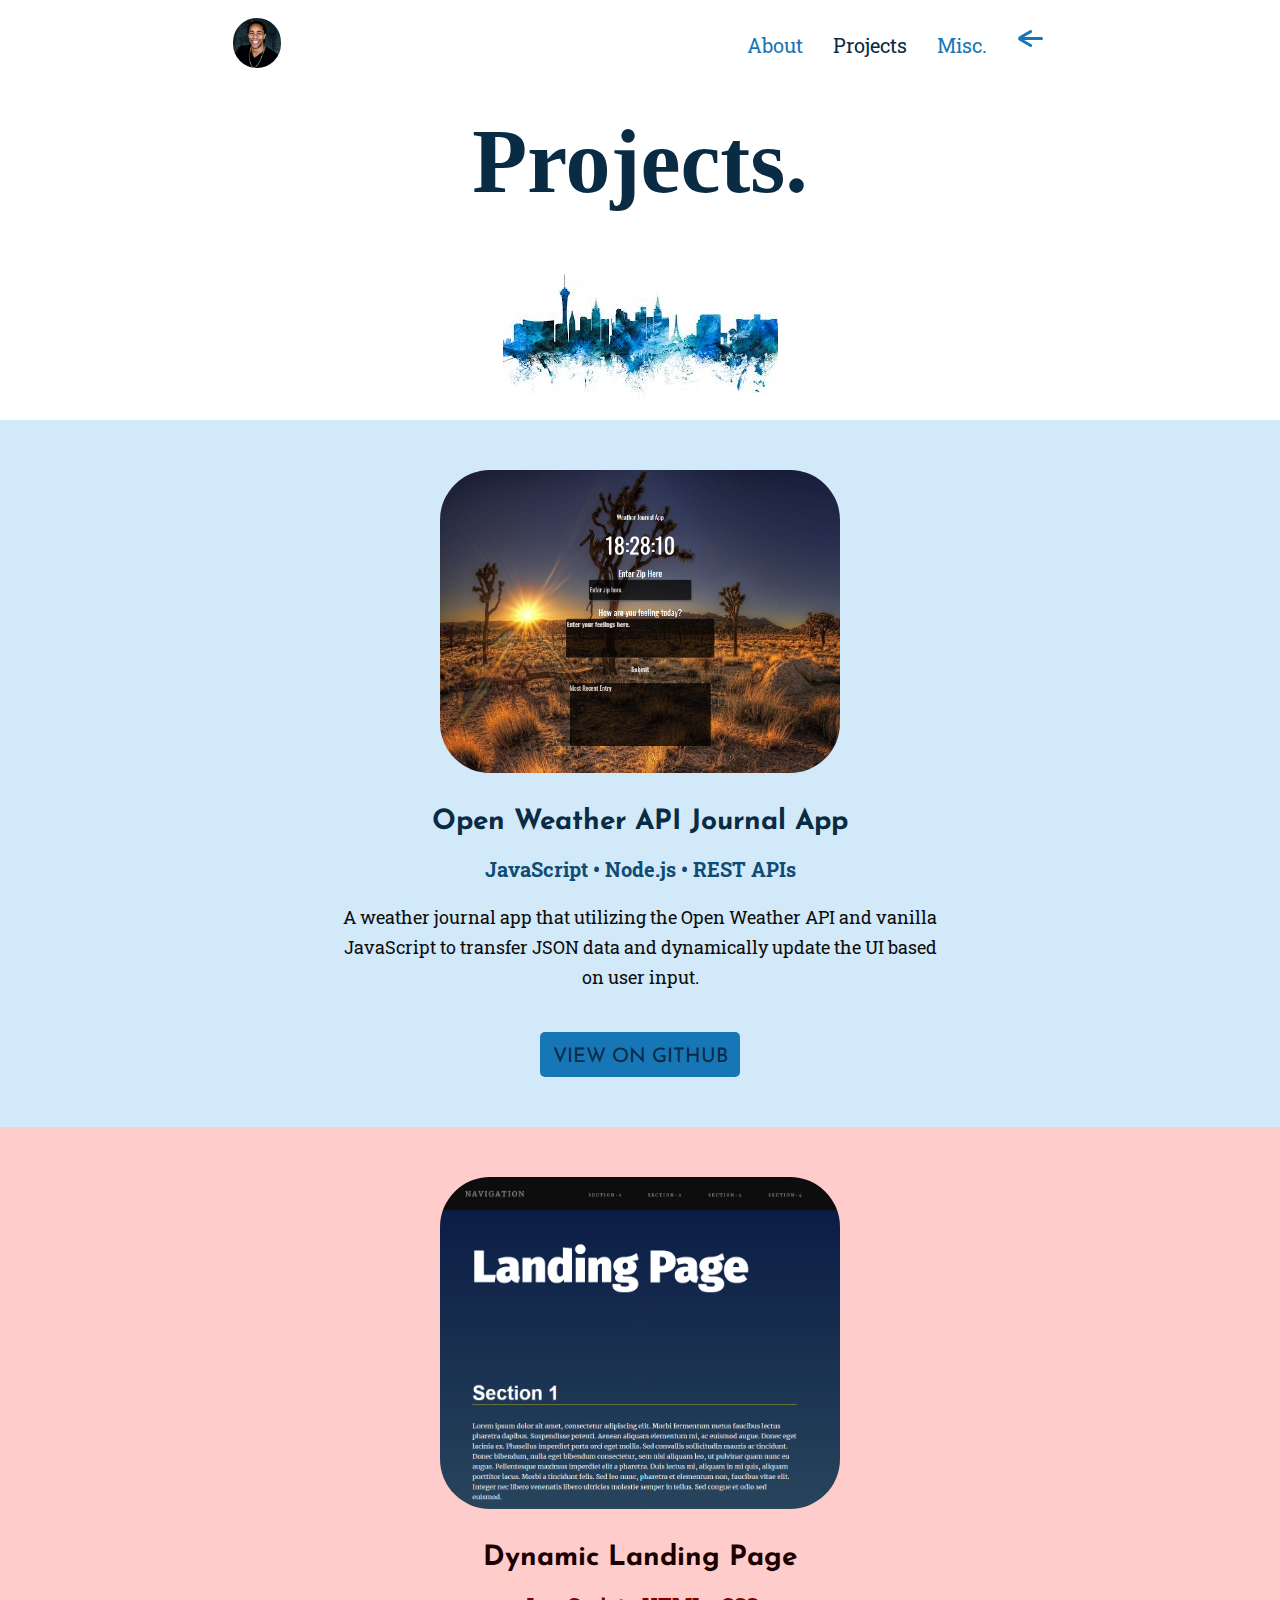
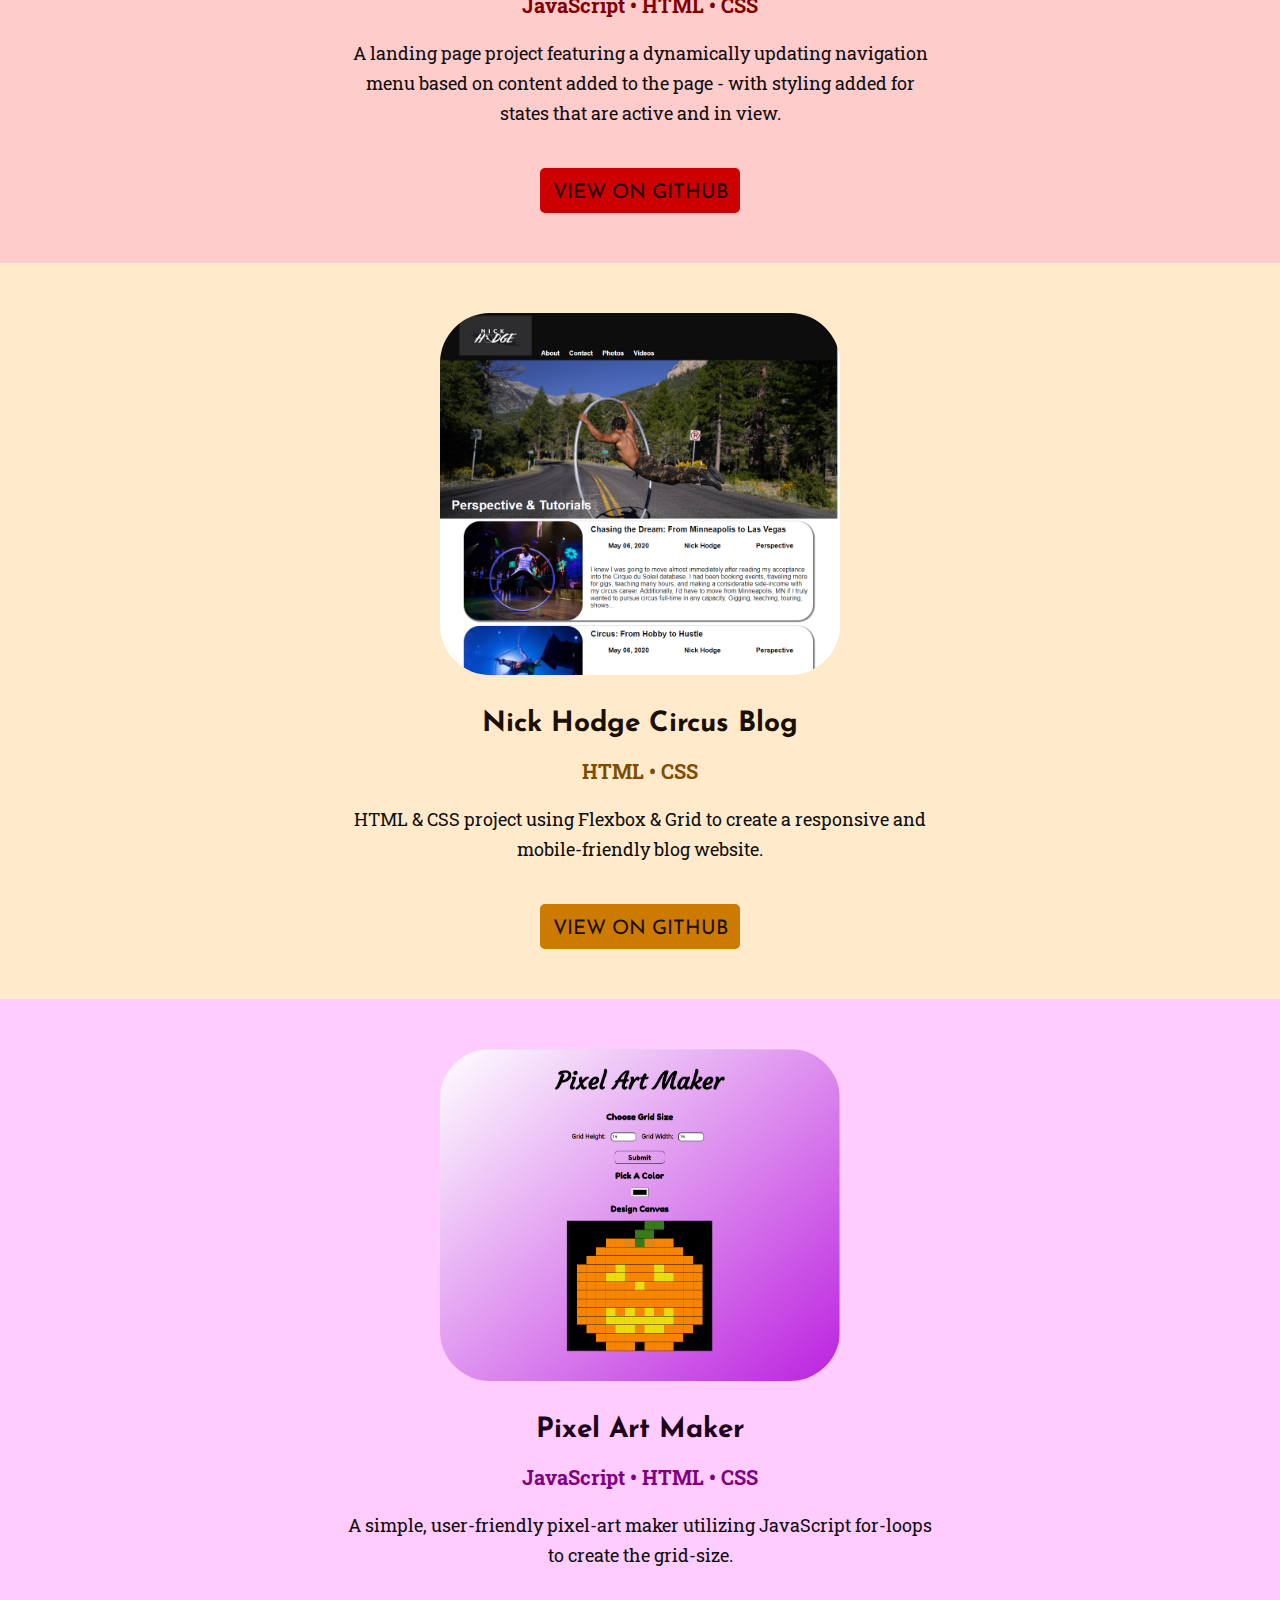
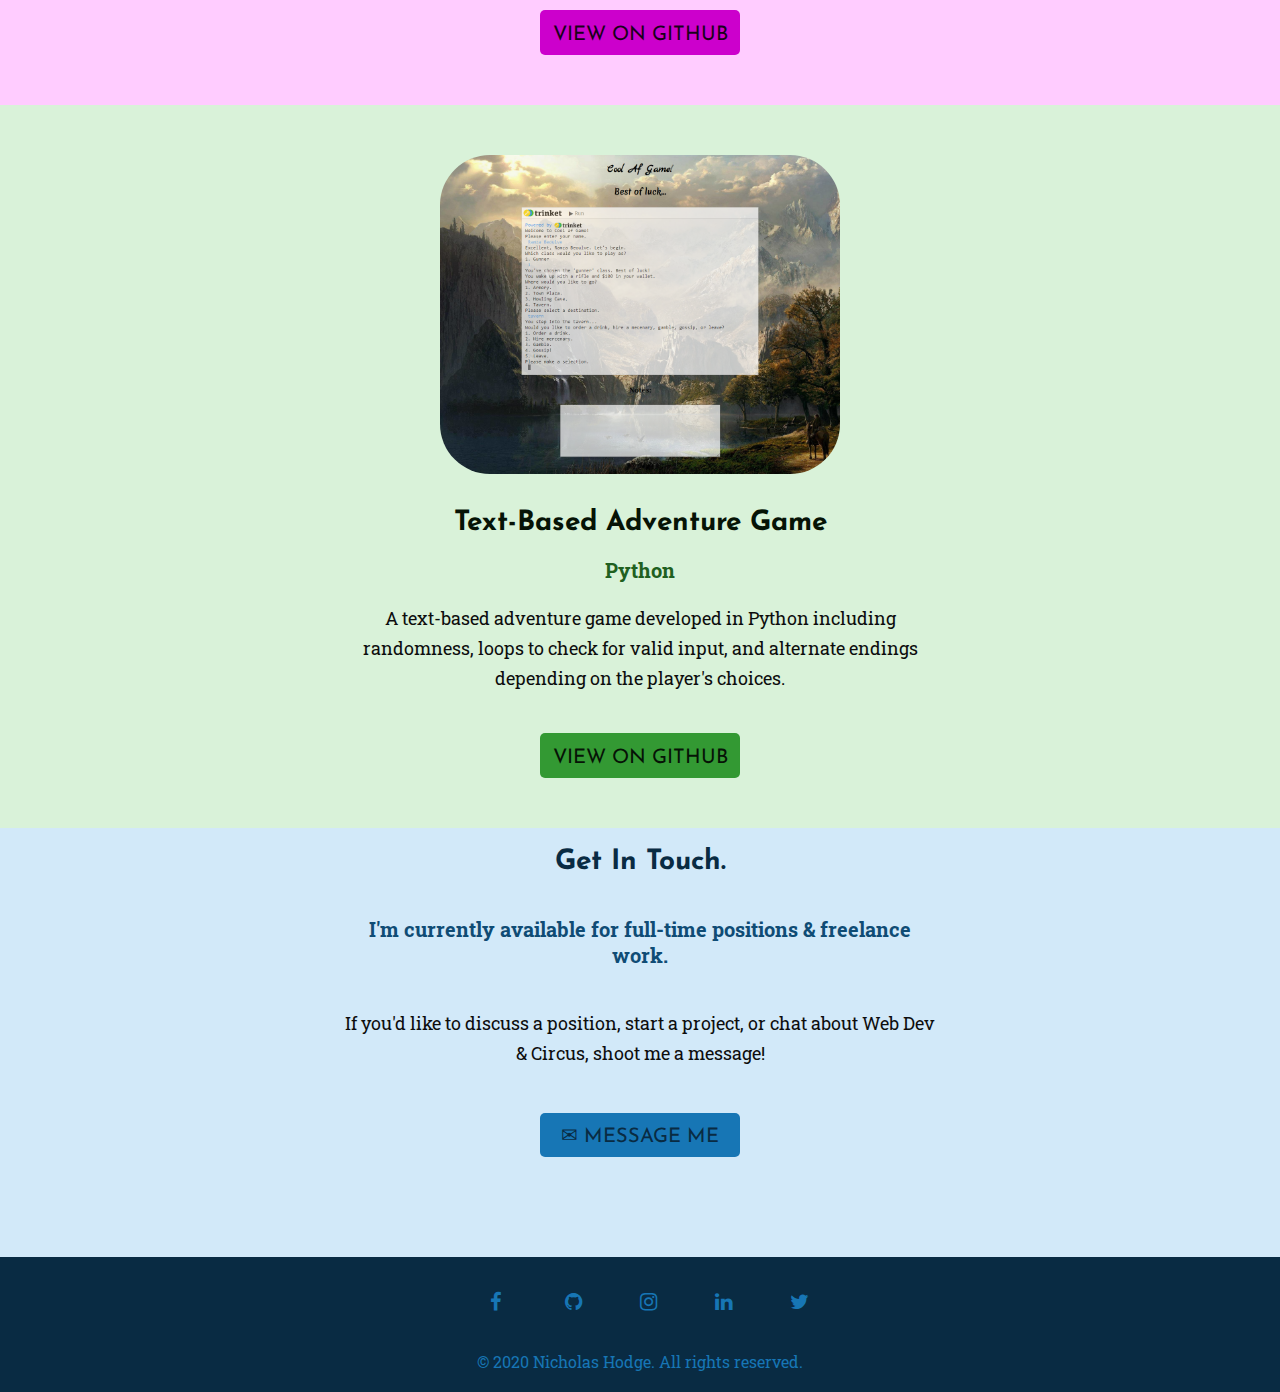
==== projects.html @ 715f8801 "captalized PNG images on projects page" ====
<!DOCTYPE html>
<html>

<head>
	<meta charset="utf-8">
	<title>Nick Hodge</title>
	<!-- General Stylesheet. -->
	<link rel="stylesheet" type="text/css" href="style.css">
	<!-- Favicon. -->
	<link rel="icon" href="favicon.ico">
	<!-- Google Fonts. -->
	<link href="https://fonts.googleapis.com/css2?family=Josefin+Sans&family=Patua+One&family=Roboto+Slab&display=swap" rel="stylesheet">
	<!-- FA Social Media icons. -->
	<link rel="stylesheet" href="https://cdnjs.cloudflare.com/ajax/libs/font-awesome/4.7.0/css/font-awesome.min.css">
</head>

<body>

	<!-- Top container including the nav, main header, and images. -->
	<div class="topContainer">
		
		<!-- The Nav. Includes Home Icon, sctoll-to-top button, nav links, arrow, and project menu.-->
		<nav id="nav" class="nav">
      <!-- Home Icon -->
      <div id="homeIcon" class="homeIcon">
				<a href="index.html"><img class="homeImage" src="headshot_cropped.jpg" alt="headshot_cropped.jpg"></a>
        <!-- Scroll To Top Button -->
        <div id="scrollTop" class="scrollTop">
          <div class="up1"></div>
          <div class="up2"></div> 
          <div class="up3"></div> 
        </div>
			</div>
      <!-- Navigatino Links -->
			<div class="navLinks">
				<ul class="navList">
					<li><a id="about" class="navLinks" href="index.html">About</a></li>
					<li><a id="projects" class="navLinks activePage" href="projects.html">Projects</a></li>
					<li><a id="misc" class="navLinks" href="misc.html">Misc.</a></li>
          <li>
            <!-- Arrow for Project List -->
            <div class="arrow">
              <div class="line line1"></div>
              <div class="line line2"></div>
              <div class="line line3"></div>
            </div>
          </li>
          <li>
            <!-- Project List -->
            <div class="projectContainer">
              <div class="projectLinks">
                <ul class="projectList projectListLinks">
                  <li><a id="link1" class="projectLink" href="">Open Weather API</a></li>
                  <li><a id="link2" class="projectLink" href="">Dynamic Landing Page</a></li>
                  <li><a id="link3" class="projectLink" href="">NHC Blog</a></li>
                  <li><a id="link4" class="projectLink" href="">Pixel Art Maker</a></li>
                  <li><a id="link5" class="projectLink" href="">Adventure Game</a></li>
                </ul>
              </div>
            </div>
          </li>
				</ul>
			</div>
		</nav>

		<!-- Main Title. -->
		<h1>
			Projects.
		</h1>
		
		<!-- The top image (or images). -->
		<!-- <img class="topImage" src="..\images\thinker_cropped2.jpg" alt="thinker_cropped.jpg"> -->
		<img class="skylineImg" src="lv_skyline3.jpg">
	</div>
  
  <!-- Weather Journal App. -->
  <div id="open_weather_api" class="projectBox weatherJournalApp">
      <img class="projectImage" src="weatherJournalApp.PNG" alt="weatherJournalApp.png">
      <div class="projectText">
        <h2 class="weatherJournalApp_h2">
          Open Weather API Journal App
        </h2>
        <h3 class="weatherJournalApp_h3">
          JavaScript • Node.js • REST APIs
        </h3>
        <p class="weatherJournalApp_p">
          A weather journal app that utilizing the Open Weather API and vanilla JavaScript to transfer JSON data and dynamically update the UI based on user input.
        </p>
      </div>
      <!-- View Button. -->
      <a class="viewButton weatherJournalAppButton" href="">VIEW ON GITHUB</a>
  </div>

  <!-- Landing Page. -->
  <div id="dynamic_landing_page" class="projectBox landingPage">
      <img class="projectImage" src="dynamicLandingPage.PNG" alt="dynamicLandingPage.png">
      <div class="projectText">
      <h2 class="landingPage_h2">
        Dynamic Landing Page
      </h2>
      <h3 class="landingPage_h3">
        JavaScript • HTML • CSS
      </h3>
      <p class="landingPage_p">
        A landing page project featuring a dynamically updating navigation menu based on content added to the page - with styling added for states that are active and in view.
      </p>
      </div>
      <!-- View Button. -->
      <a class="viewButton landingPageButton" href="https://magic-hodge.github.io/Udacity_Landing_Page/">VIEW ON GITHUB</a>
  </div>

  <!-- NHC Blog. -->
  <div id="nhc_blog" class="projectBox NHCBlog">
      <img class="projectImage" src="NHCBlog.PNG" alt="NHCBlog.png">
      <div class="projectText">
      <h2 class="NHCBlog_h2">
        Nick Hodge Circus Blog
      </h2>
      <h3 class="NHCBlog_h3">
        HTML • CSS
      </h3>
      <p class="NHCBlog_p">
        HTML & CSS project using Flexbox & Grid to create a responsive and mobile-friendly blog website.
      </p>
      </div>
      <!-- View Button. -->
      <a class="viewButton NHCBlogButton" href="https://magic-hodge.github.io/NHC_Blog/">VIEW ON GITHUB</a>
  </div>

  <!-- Pixel Art. -->
  <div id="pixel_art_maker" class="projectBox pixelArt">
      <img class="projectImage" src="pixelArtMaker.PNG" alt="pixelArtMaker.png">
      <div class="projectText">
      <h2 class="pixelArt_h2">
        Pixel Art Maker
      </h2>
      <h3 class="pixelArt_h3">
        JavaScript • HTML • CSS
      </h3>
      <p class="pixelArt_p">
        A simple, user-friendly pixel-art maker utilizing JavaScript for-loops to create the grid-size.
      </p>
      </div>
      <!-- View Button. -->
      <a class="viewButton pixelArtButton" href="https://magic-hodge.github.io/PixelArt/">VIEW ON GITHUB</a>
  </div>

  <!-- Adventure Game. -->
  <div id="adventure_game" class="projectBox adventureGame">
      <img class="projectImage" src="adventureGame.PNG" alt="adventureGame.png">
      <div class="projectText">
      <h2 class="adventureGame_h2">
        Text-Based Adventure Game
      </h2>
      <h3 class="adventureGame_h3">
        Python
      </h3>
      <p class="adventureGame_p">
        A text-based adventure game developed in Python including randomness, loops to check for valid input, and alternate endings depending on the player's choices.
      </p>
      </div>
      <!-- View Button. -->
      <a class="viewButton adventureGameButton" href="https://magic-hodge.github.io/Adventure_Game/">VIEW ON GITHUB</a>
  </div>

	<!-- Middle container with profile, skills, and contact. -->
  <div class="middleContainer">
  		
      <!-- Contact section. -->
      <div class="contactMe">

      <h2>
    	   Get In Touch.
      </h2>
      <h3>
    	   I'm currently available for full-time positions & freelance work.
      </h3>
      <p>
    	   If you'd like to discuss a position, start a project, or chat about Web Dev & Circus, shoot me a message!
      </p>

	    <!-- Contact button. -->
      <a class="contactButton" href="mailto:nick.m.hodge@gmail.com">✉ MESSAGE ME</a>
      </div>
  </div>

</body>

<!-- Footer & copyright. -->
<footer class="footer">
	<!-- Social media & website links. -->
    <div class="footerLinks">	
    	<a href="https://www.facebook.com/nick.hodge.9" class="fa fa-facebook"></a>
		  <a href="https://github.com/magic-hodge" class="fa fa-github"></a>
		  <a href="https://www.instagram.com/magic.hodge" class="fa fa-instagram"></a>
		  <a href="https://www.linkedin.com/in/nicklhodge" class="fa fa-linkedin"></a>
		  <a href="https://www.twitter.com/" class="fa fa-twitter"></a>
	  </div>
    <copyright class="copyright">
    	<span class="copyrightText">© 2020 Nicholas Hodge. All rights reserved.</span>
    </copyright>
</footer>
<script src="app.js" type="text/javascript"></script>
</html>
---- style.css ----
@import "fa_icons.css";
@import "projectStyles.css";

* {
	margin: 0px;
	padding: 0px;
	box-sizing: border-box;
}

body {
	text-align: center;
	min-height: 90vh;
}

h1, h2, h3 {
	margin: 20px;
}

h1 {
	font-size: 5.625rem;
	font-family: font-family: 'Patua One', cursive;
	color: #092b43;
}

h2 {
	font-size: 1.75rem;
	font-family: 'Josefin Sans', sans-serif;
	color: #092b43;
}

h3 {
	font-size: 1.25rem;
	font-family: 'Roboto Slab', serif;
	color: #0f4c75;
}

hr {
	border: dotted #0f4c75 6px;
	border-bottom: none;
	width: 4%;
	margin: 100px auto;
}

p {
	margin: 20px;
	font-size: 1.15rem;
	line-height: 30px;
	font-family: 'Roboto Slab', serif;
	color: #0d0d0d;
}

nav {
	display: flex;
	flex-direction: row;
	justify-content: space-around;
	align-items: center;
	min-height: 10vh;
	width: 100%;
}

.navLinks {
	font-size: 1.25rem;
	text-decoration: none;
	font-family: 'Roboto Slab', serif;
	color: #1776b5;
}

.navLinks:hover {
	color: #092b43;
	transition: 0.5s ease;
	cursor: pointer;
}

.navList {
	display: flex;
	justify-content: space-around;
}

.navList li {
	list-style-type: none;
	margin: 0px 15px;
}

/* Styling for fading the mobile menu in when active class. */

.nav-active {
	opacity: 1;
	transition: 0.5s ease-out;
}

/* Styling for the navLinks active state */

.aLinkActive {
	color: #b2c918;
}

.aboutActive {

}

.projectsActive {

}

.miscActive {

}

.activePage {
	color: #092b43;
}

.homeImage {
	max-width: 50px;
	max-height: 50px;
	border-radius: 100px;
	margin: 15px;
}

.copyright {
	margin: 20px;
	font-size: 1rem;
	line-height: 30px;
	font-family: 'Roboto Slab', serif;
}

.topImage {
	width: 450px;
	border-radius: 100px;
}

.topContainer {
	/* background-color: #EAF6F6; */
	color: #0d0d0d;
}

.profile {
	width: 50%;
 	margin: 0px auto;
}

 .intro {
	margin: 0px auto;
 }

.middleContainer {
	background-color: #d2e9f9;
}

.footer {
	color: #1776b5;
	background-color: #092b43;
	min-height: 15vh;
}

/*  font for footer... #092b43 */

.imgIcon {
	max-width: 150px;
	max-height: 150px;
	border-radius: 100px;
	margin: 15px;
}

.skillRow {
	display: flex;
	flex-direction: row;
	width: 50%;
	margin: 60px auto;
	text-align: left;
}

.contactMe {
	width: 50%;
	margin: 0px auto;
	display: flex;
	flex-direction: column;
	justify-content: center;
	background-color: #d2e9f9
}

.contactButton {
	width: 200px;
	margin: 25px auto 100px auto;
	padding: 10px;
	border-radius: 5px;
	font-family: 'Josefin Sans', sans-serif;
	text-decoration: none;
	font-size: 1.25rem;
	color: #092b43;
	background: #1776b5;
}

.contactButton:hover {
	color: #78bced;
	background: #0f4c75;
	transition: 0.5s ease;
}

.footerLinks {
	font-size: 2.25vh;
}

.homeButton:hover {
	box-shadow: 5px;
	transition: 0.5s ease;
}

/* Media queries for smaller screens. */
@media screen and (max-width: 1024px) {
	
nav{
	justify-content: space-between;
}

	.homeImage {
		max-width: 100px;
		max-height: 100px;
		border-radius: 200px;
		margin: 25px;
	}

	.arrow {
		display: none;
	}

	.projectLinks {
		display: none;
	}

	.projectList {
		display: none;
	}
	
	.projectText p {
		width: 80%;
		margin: 15px auto;
	}

	.intro,
	.profile,
	.skillRow,
	.projectText,
	.contactMe  {
		width: 75%;
	}

	.contactMe p {
		width: 65%;
		margin: 10px auto;
	}
	
	.scrollTop {
		width: 100px;
		height: 100px;
		border-radius: 200px;
		margin: 25px;
		transform: translateY(-54px);
	}

	.up1 {
		height: 6px;
		width: 30px;
		margin: 2px;
		border-radius: 20px;
		transform: rotate(-60deg) translate(22px, 22px);
	}

	.up2 {
		height: 6px;
		width: 50px;
		margin: 2px;
		border-radius: 20px;
		transform: rotate(90deg) translate(0px, 0px);
	}

	.up3 {
		height: 6px;
		width: 30px;
		margin: 2px;
		border-radius: 20px;
		transform: rotate(60deg) translate(-22px, 22px);
	}

	.showTop {
		transform: translateY(-154px);
	}
}

@media screen and (max-width: 768px) {
	
	.homeImage {
		max-width: 100px;
		max-height: 100px;
		border-radius: 200px;
		margin: 25px;
	}

	.arrow {
		display: none;
	}

	.projectLinks {
		display: none;
	}

	.projectList {
		display: none;
	}
	
	.projectText p {
		margin: 10px auto;
	}

	.intro,
	.profile,
	.skillRow,
	.projectText,
	.contactMe  {
		width: 85%;
	}

	.scrollTop {
		width: 100px;
		height: 100px;
		border-radius: 200px;
		margin: 25px;
		transform: translateY(-54px);
	}

	.up1 {
		height: 6px;
		width: 30px;
		margin: 2px;
		border-radius: 20px;
		transform: rotate(-60deg) translate(22px, 22px);
	}

	.up2 {
		height: 6px;
		width: 50px;
		margin: 2px;
		border-radius: 20px;
		transform: rotate(90deg) translate(0px, 0px);
	}

	.up3 {
		height: 6px;
		width: 30px;
		margin: 2px;
		border-radius: 20px;
		transform: rotate(60deg) translate(-22px, 22px);
	}

	.showTop {
		transform: translateY(-154px);
	}
}
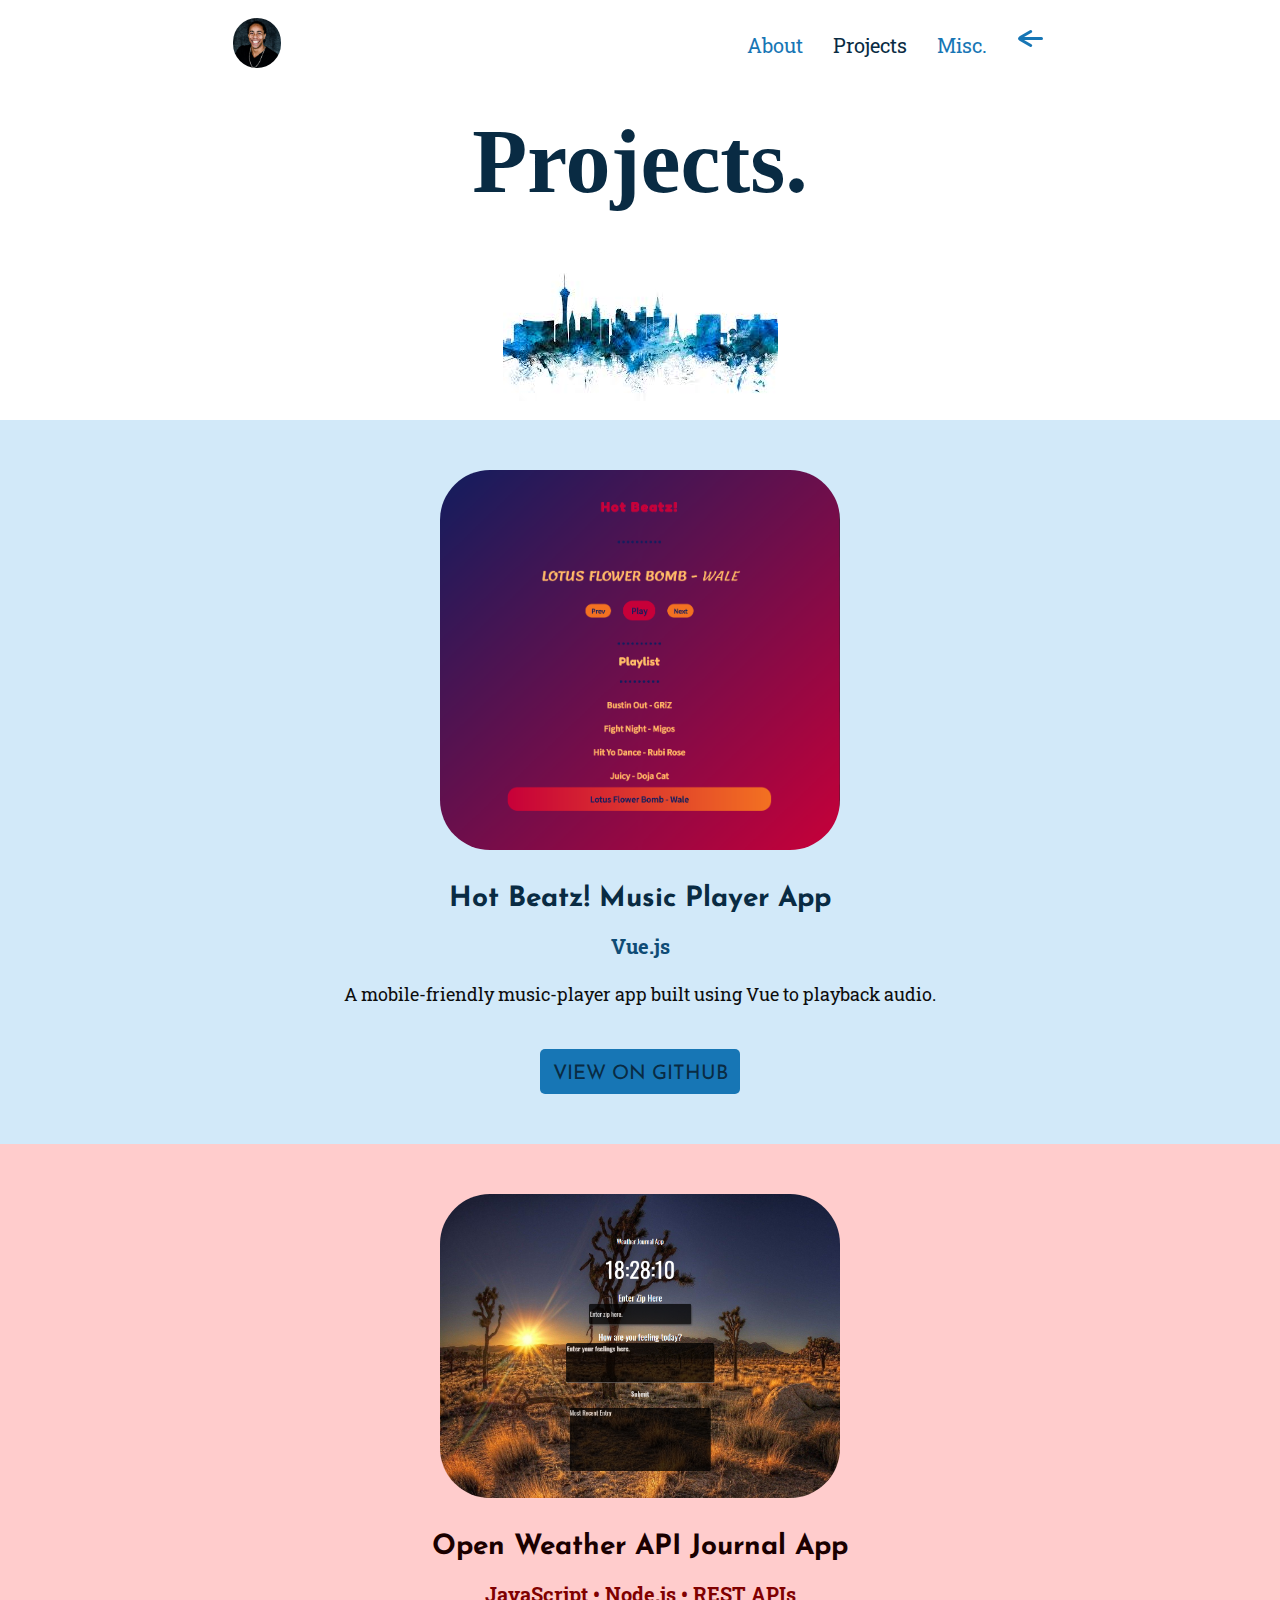
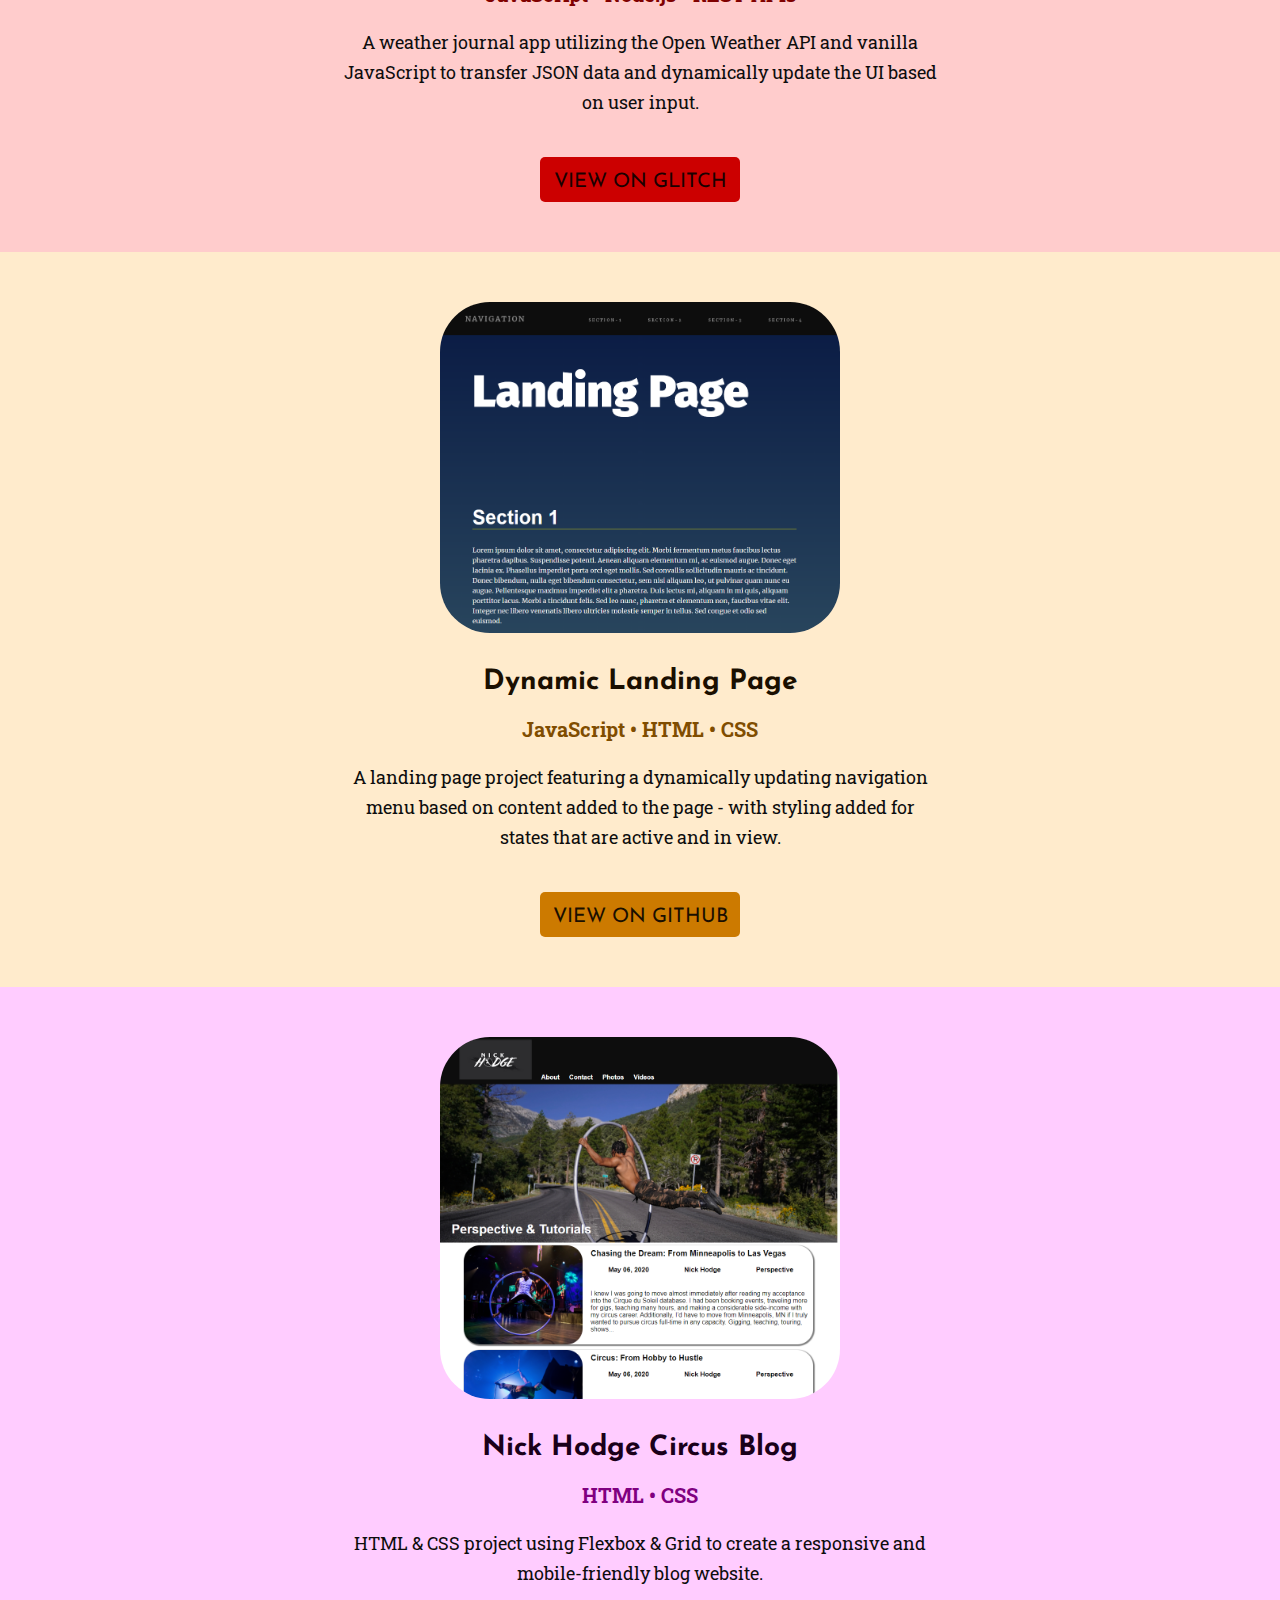
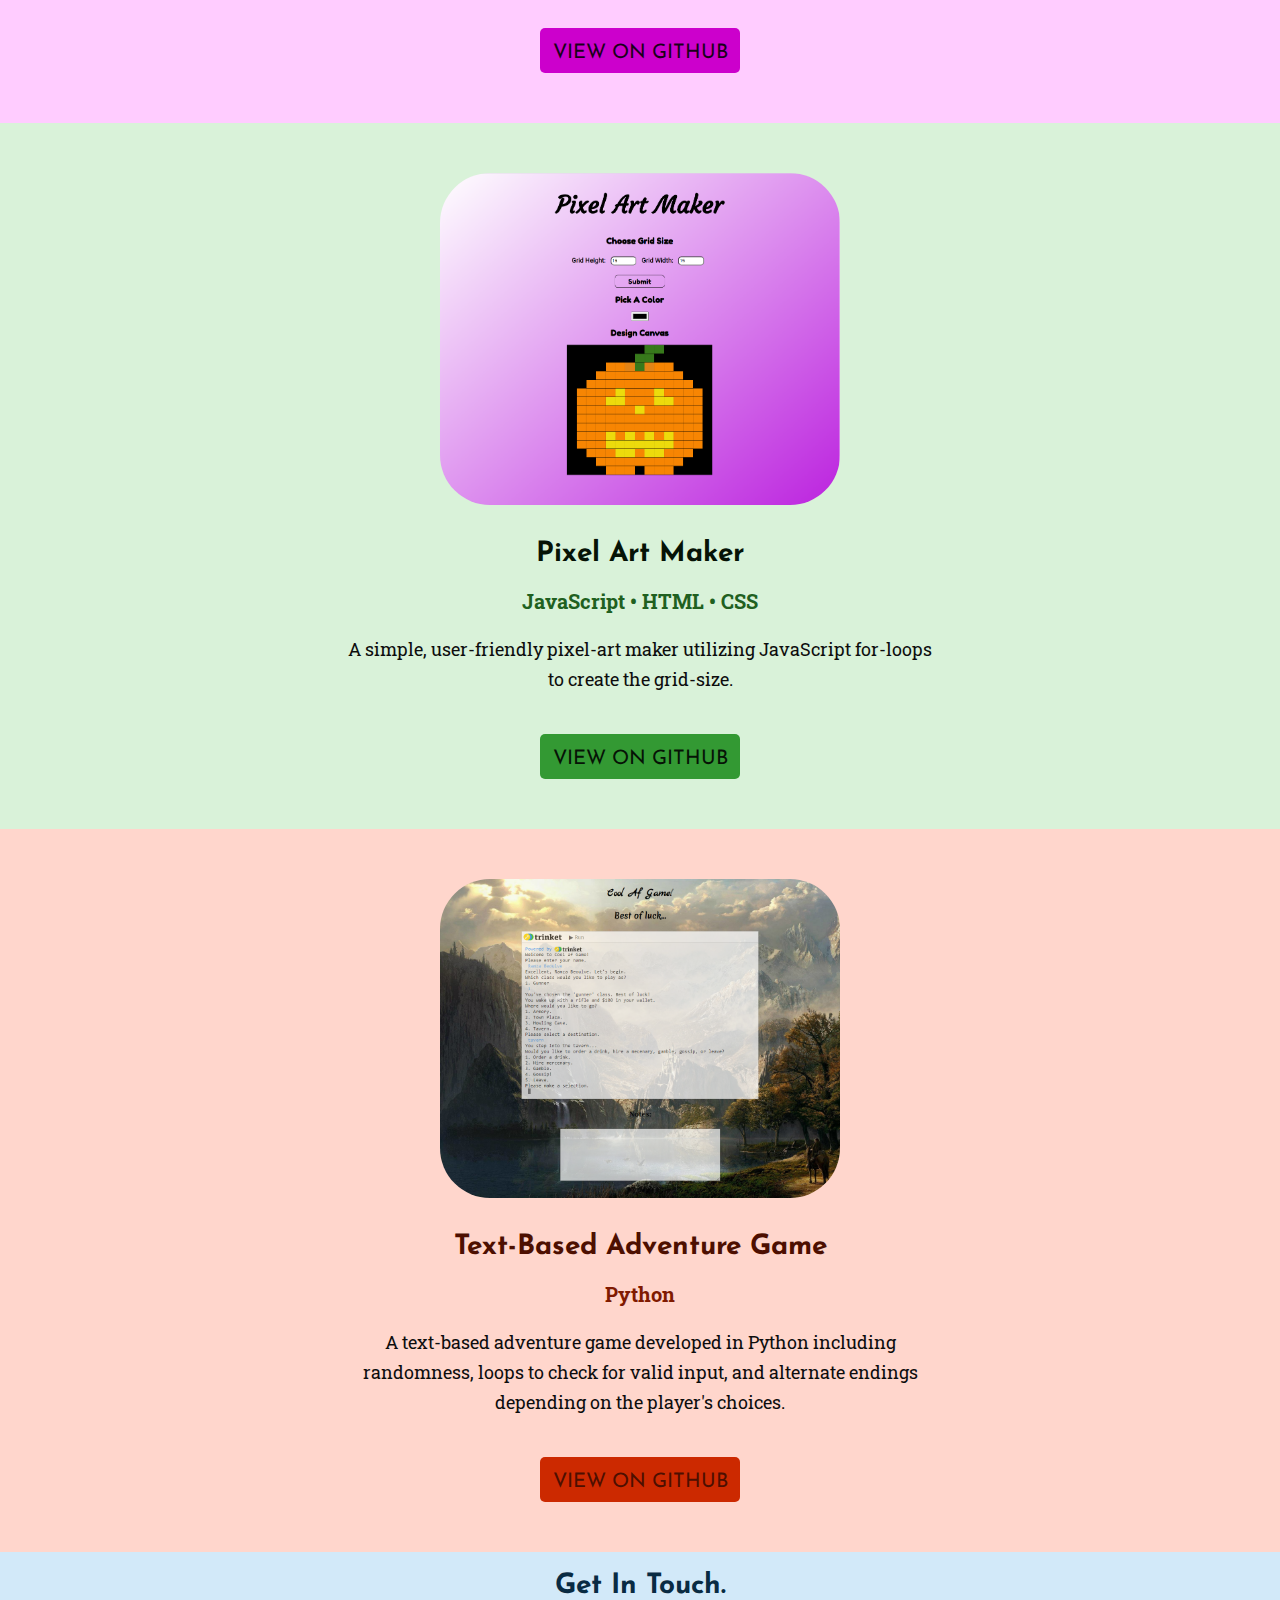
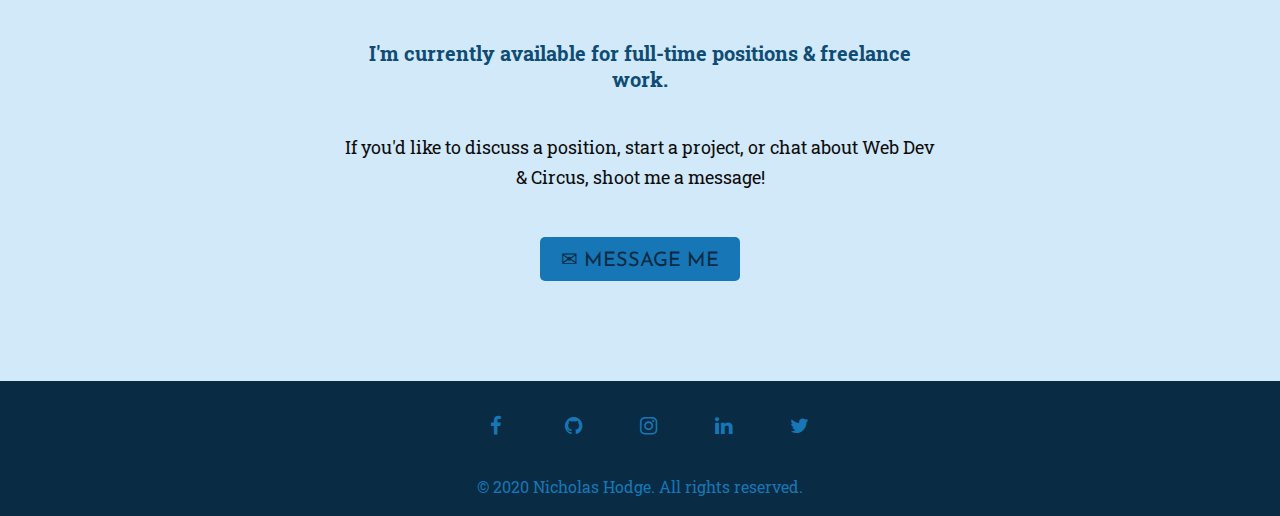
==== commit e9ba0da0: "added Hot Beatz & Weather Journal App hosted on Glitch." ====
--- a/projects.html
+++ b/projects.html
@@ -73,6 +73,24 @@
 		<img class="skylineImg" src="lv_skyline3.jpg">
 	</div>
   
+  <!-- WHot Beatz! Music Player App in Vue. -->
+  <div id="hot_beatz" class="projectBox hotBeatz">
+      <img class="projectImage" src="hotBeatz.PNG" alt="hotBeatz.png">
+      <div class="projectText">
+        <h2 class="hotBeatz_h2">
+          Hot Beatz! Music Player App
+        </h2>
+        <h3 class="hotBeatz_h3">
+          Vue.js
+        </h3>
+        <p class="hotBeatz_p">
+          A mobile-friendly music-player app built using Vue to playback audio.
+        </p>
+      </div>
+      <!-- View Button. -->
+      <a class="viewButton hotBeatzButton" href="https://magic-hodge.github.io/hot_beatz/">VIEW ON GITHUB</a>
+  </div>
+
   <!-- Weather Journal App. -->
   <div id="open_weather_api" class="projectBox weatherJournalApp">
       <img class="projectImage" src="weatherJournalApp.PNG" alt="weatherJournalApp.png">
@@ -84,11 +102,11 @@
           JavaScript • Node.js • REST APIs
         </h3>
         <p class="weatherJournalApp_p">
-          A weather journal app that utilizing the Open Weather API and vanilla JavaScript to transfer JSON data and dynamically update the UI based on user input.
+          A weather journal app utilizing the Open Weather API and vanilla JavaScript to transfer JSON data and dynamically update the UI based on user input.
         </p>
       </div>
       <!-- View Button. -->
-      <a class="viewButton weatherJournalAppButton" href="">VIEW ON GITHUB</a>
+      <a class="viewButton weatherJournalAppButton" href="https://weather-journal-01.glitch.me/">VIEW ON GLITCH</a>
   </div>
 
   <!-- Landing Page. -->
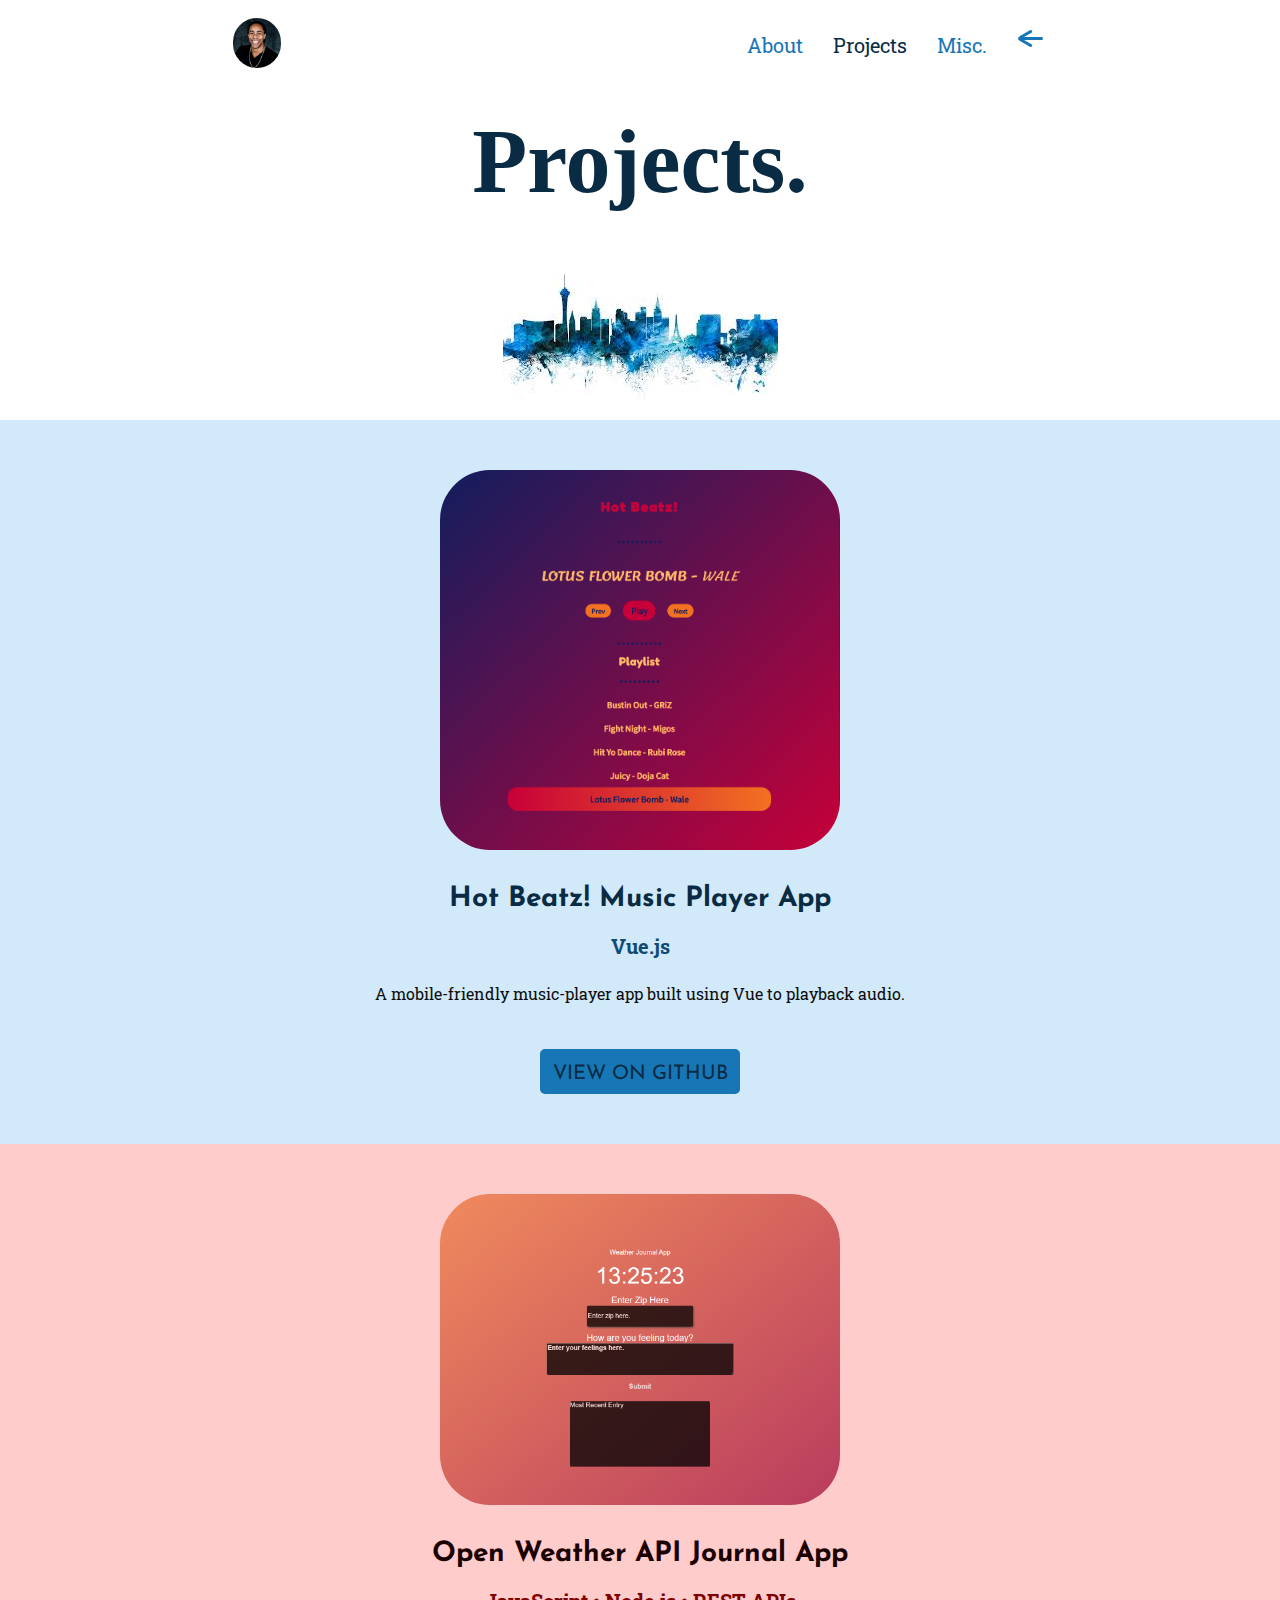
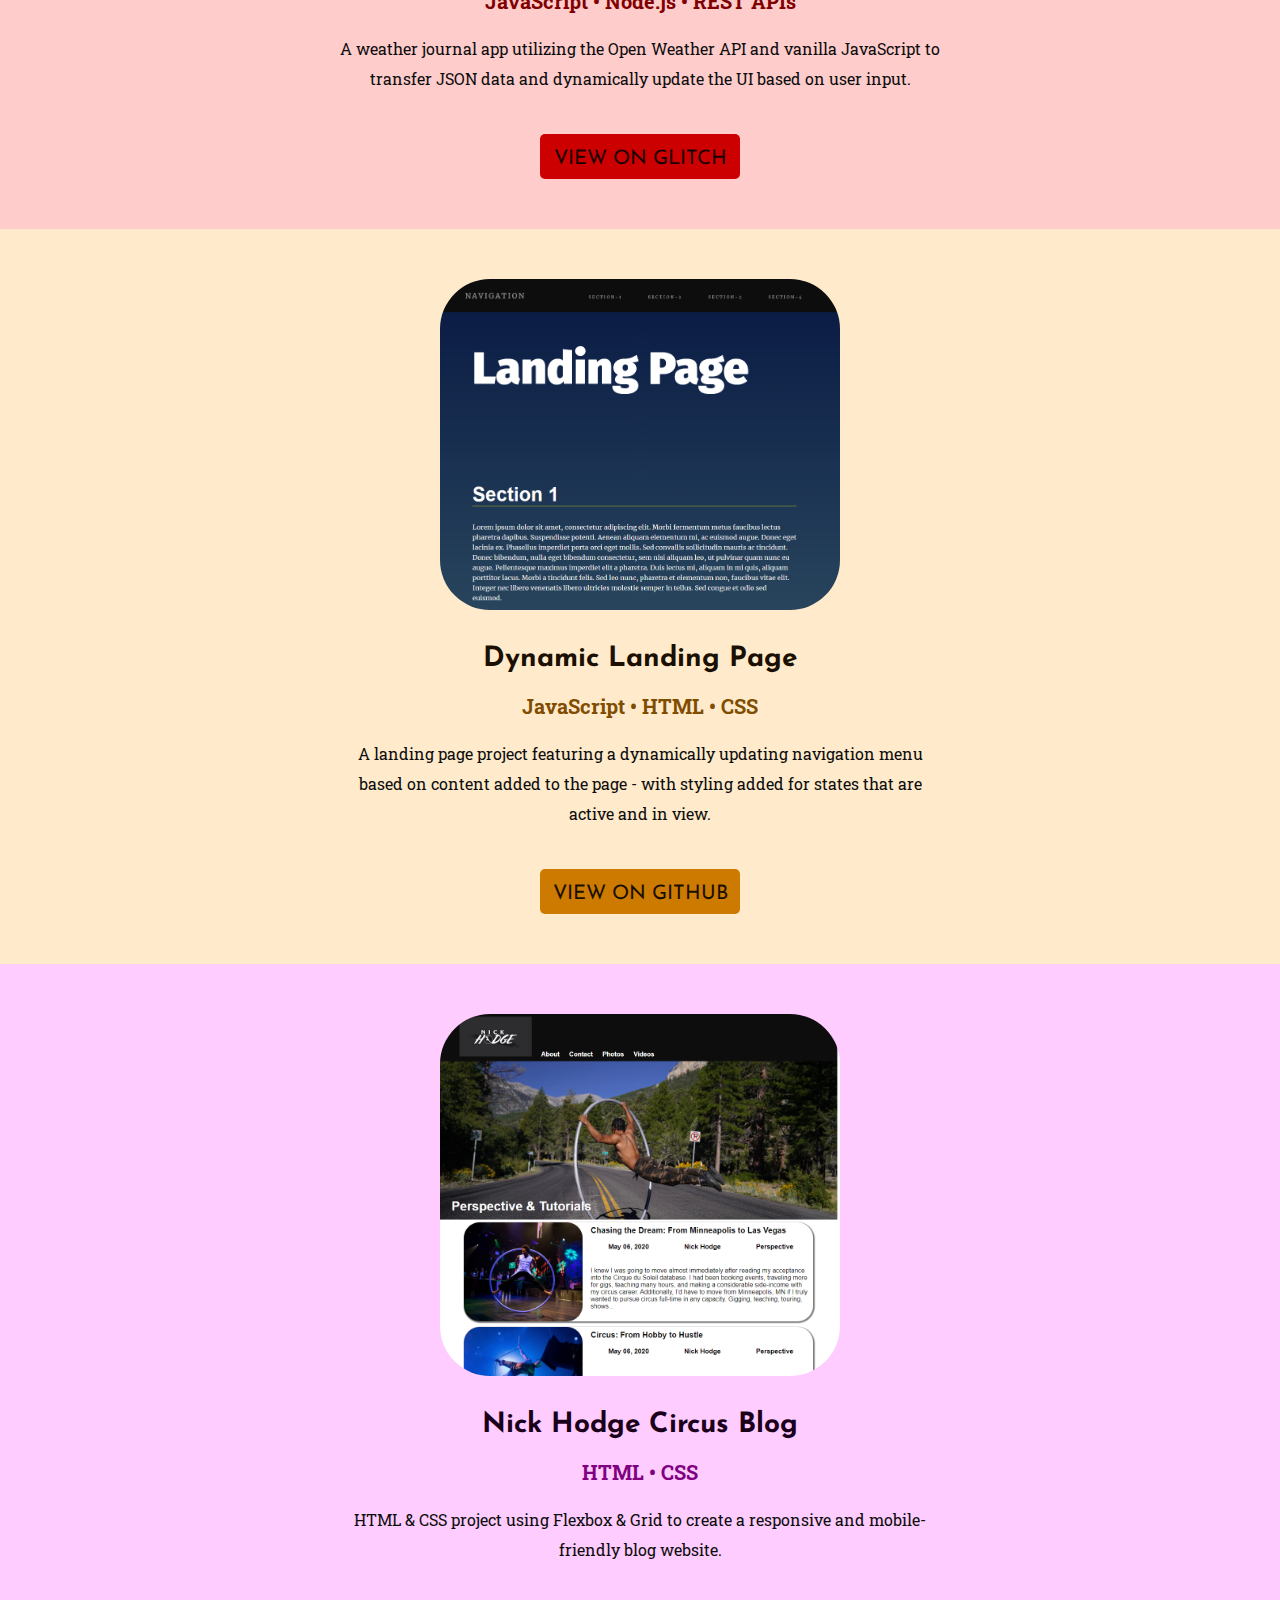
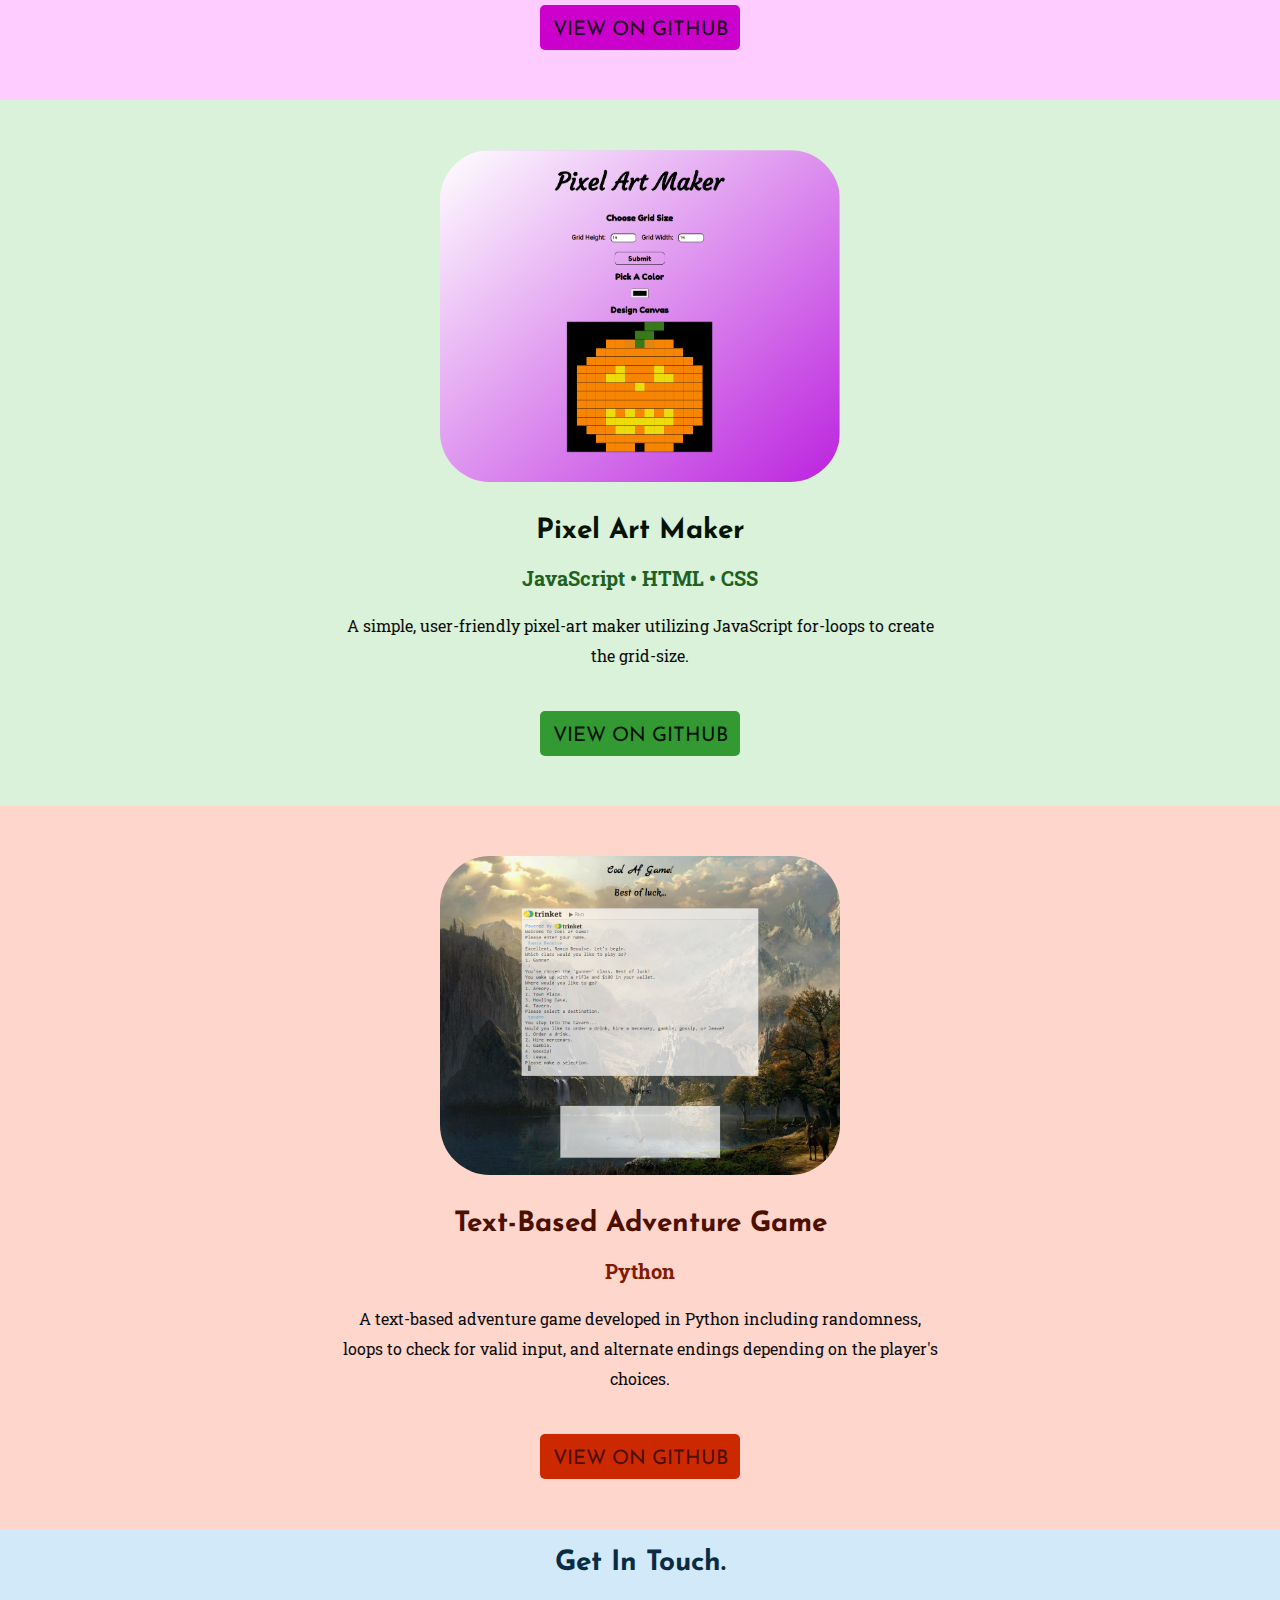
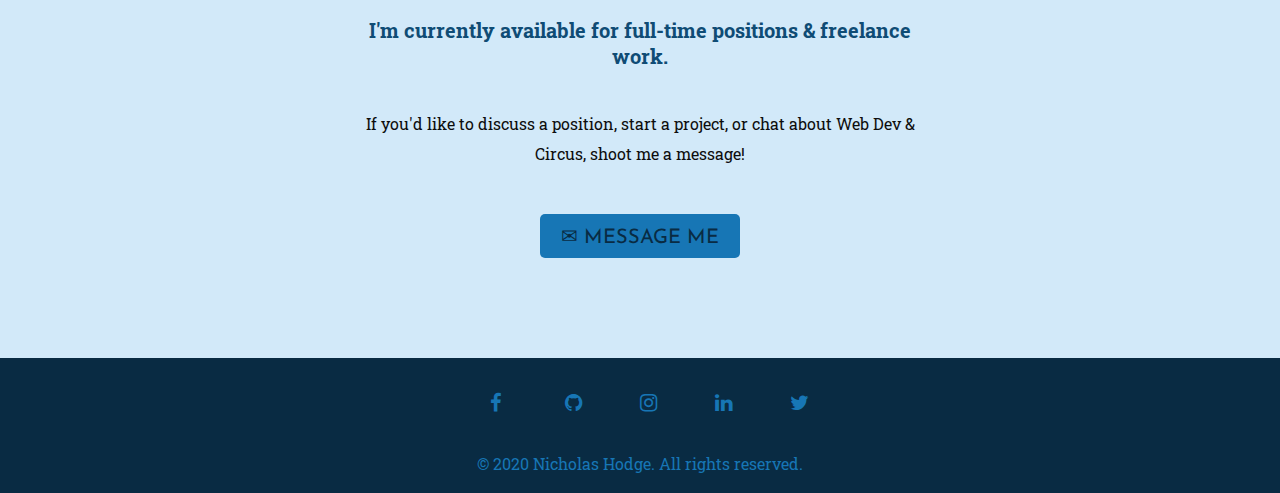
==== commit a94c7a9b: "added Hot Beatz to top of project list and added functionality for links. Hosted WJA on glitch and a" ====
--- a/projects.html
+++ b/projects.html
@@ -50,11 +50,12 @@
             <div class="projectContainer">
               <div class="projectLinks">
                 <ul class="projectList projectListLinks">
-                  <li><a id="link1" class="projectLink" href="">Open Weather API</a></li>
-                  <li><a id="link2" class="projectLink" href="">Dynamic Landing Page</a></li>
-                  <li><a id="link3" class="projectLink" href="">NHC Blog</a></li>
-                  <li><a id="link4" class="projectLink" href="">Pixel Art Maker</a></li>
-                  <li><a id="link5" class="projectLink" href="">Adventure Game</a></li>
+                  <li><a id="link1" class="projectLink" href="">Hot Beatz</a></li>
+                  <li><a id="link2" class="projectLink" href="">Open Weather API</a></li>
+                  <li><a id="link3" class="projectLink" href="">Dynamic Landing Page</a></li>
+                  <li><a id="link4" class="projectLink" href="">NHC Blog</a></li>
+                  <li><a id="link5" class="projectLink" href="">Pixel Art Maker</a></li>
+                  <li><a id="link6" class="projectLink" href="">Adventure Game</a></li>
                 </ul>
               </div>
             </div>
@@ -93,7 +94,7 @@
 
   <!-- Weather Journal App. -->
   <div id="open_weather_api" class="projectBox weatherJournalApp">
-      <img class="projectImage" src="weatherJournalApp.PNG" alt="weatherJournalApp.png">
+      <img class="projectImage" src="weatherJournalApp2.PNG" alt="weatherJournalApp.png">
       <div class="projectText">
         <h2 class="weatherJournalApp_h2">
           Open Weather API Journal App
--- a/style.css
+++ b/style.css
@@ -43,7 +43,6 @@
 
 p {
 	margin: 20px;
-	font-size: 1.15rem;
 	line-height: 30px;
 	font-family: 'Roboto Slab', serif;
 	color: #0d0d0d;
@@ -140,6 +139,7 @@
 }
 
  .intro {
+ 	font-size: 1.15rem;
 	margin: 0px auto;
  }
 
@@ -209,9 +209,9 @@
 /* Media queries for smaller screens. */
 @media screen and (max-width: 1024px) {
 	
-nav{
-	justify-content: space-between;
-}
+	nav{
+		justify-content: space-between;
+	}
 
 	.homeImage {
 		max-width: 100px;
@@ -287,8 +287,26 @@
 	}
 }
 
-@media screen and (max-width: 768px) {
-	
+@media only screen and (max-width: 768px) {
+	
+	.intro {
+		font-size: 2rem;
+	}
+	
+	.mobileSkills h3 {
+		font-size: 2.25rem;
+		line-height: 45px;
+	}
+
+	.mobileSkills p {
+		font-size: 2rem;
+		line-height: 40px;
+	}
+
+	.navLinks {
+		font-size:2rem;
+	}
+
 	.homeImage {
 		max-width: 100px;
 		max-height: 100px;
@@ -317,7 +335,7 @@
 	.skillRow,
 	.projectText,
 	.contactMe  {
-		width: 85%;
+		width: 100%;
 	}
 
 	.scrollTop {
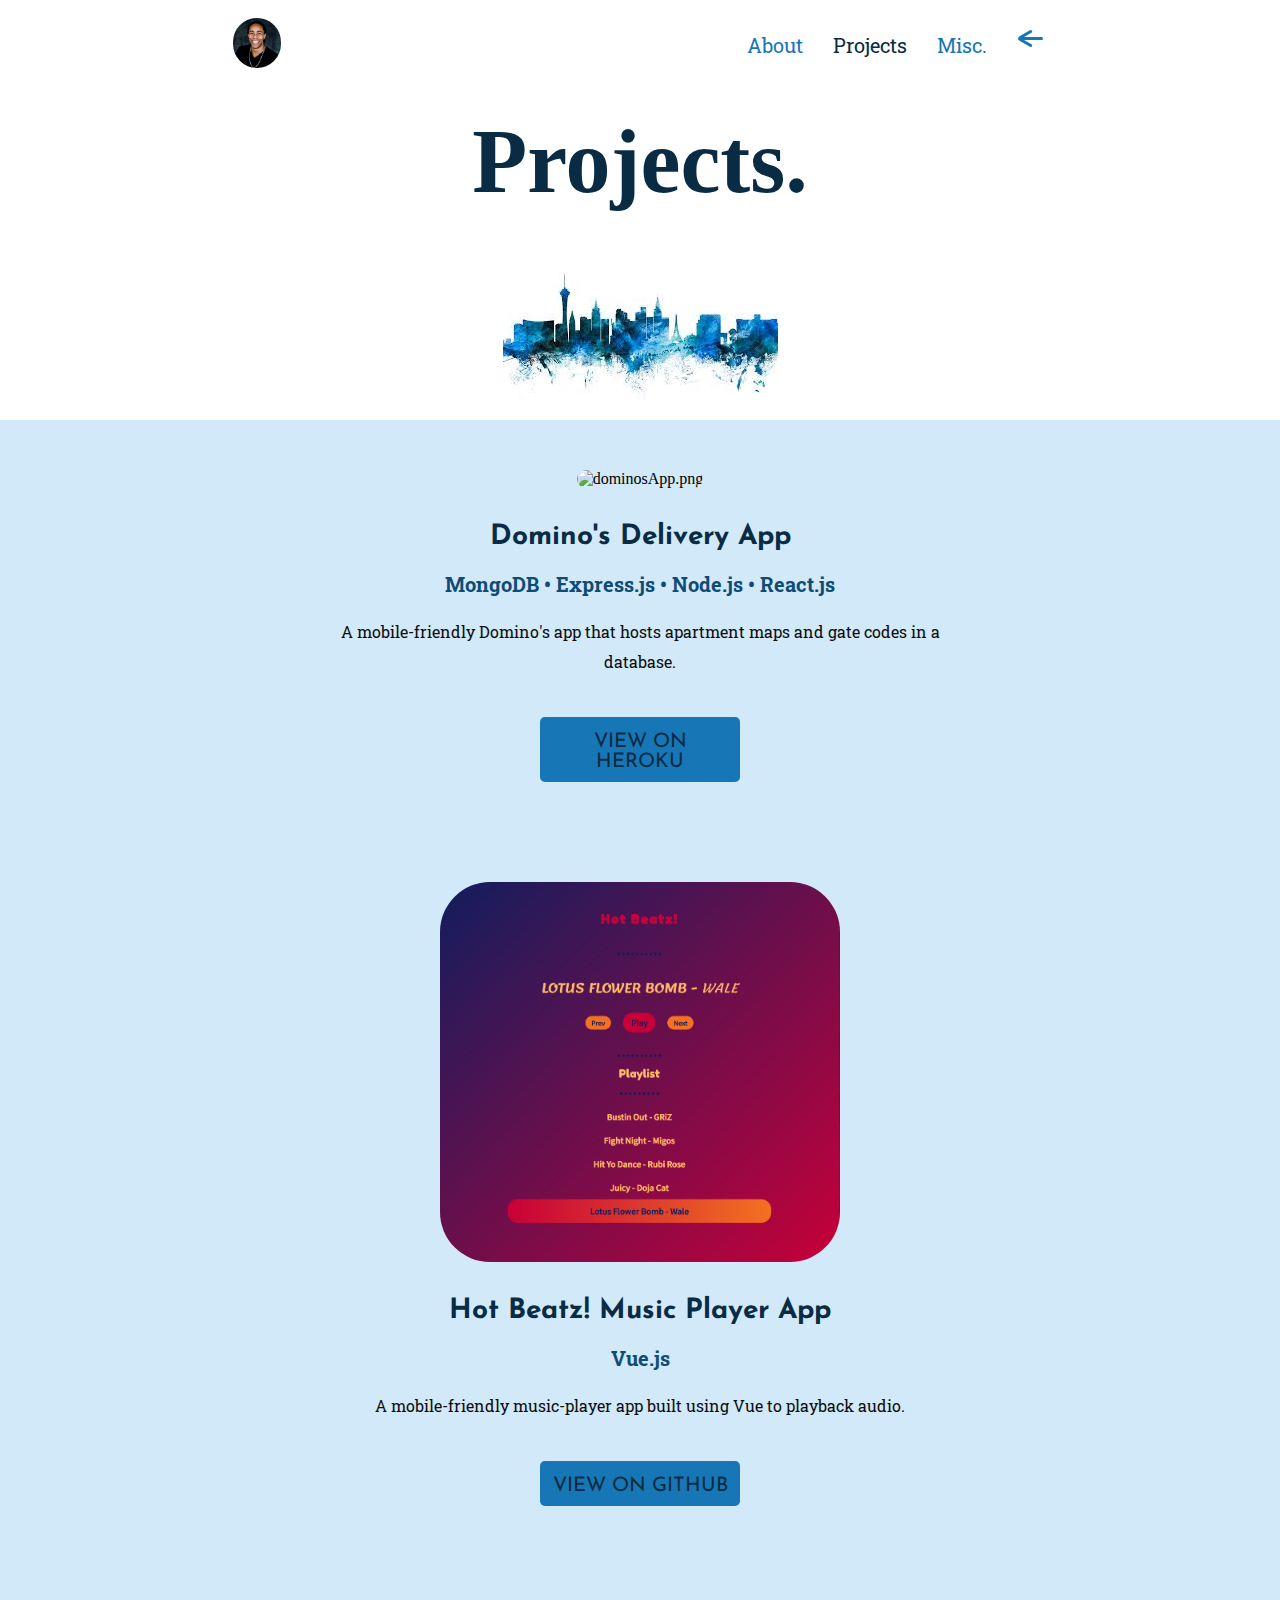
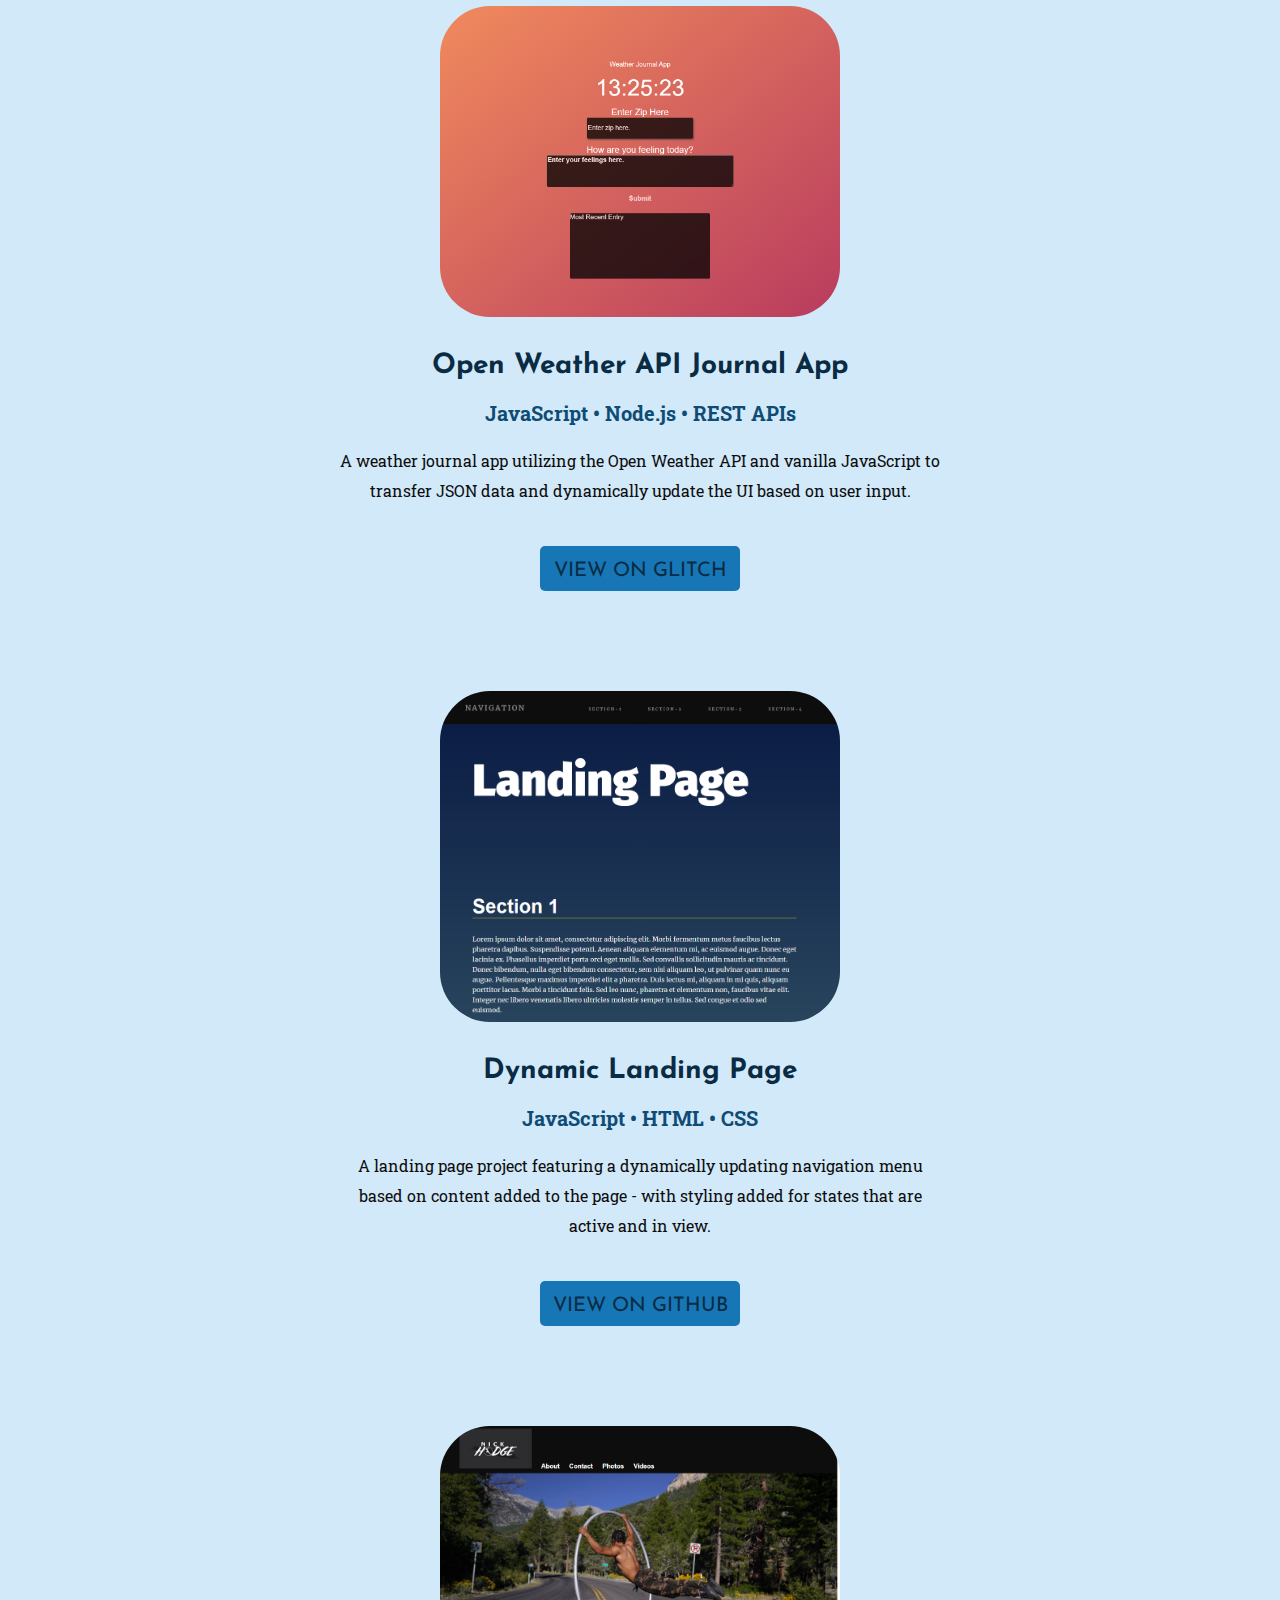
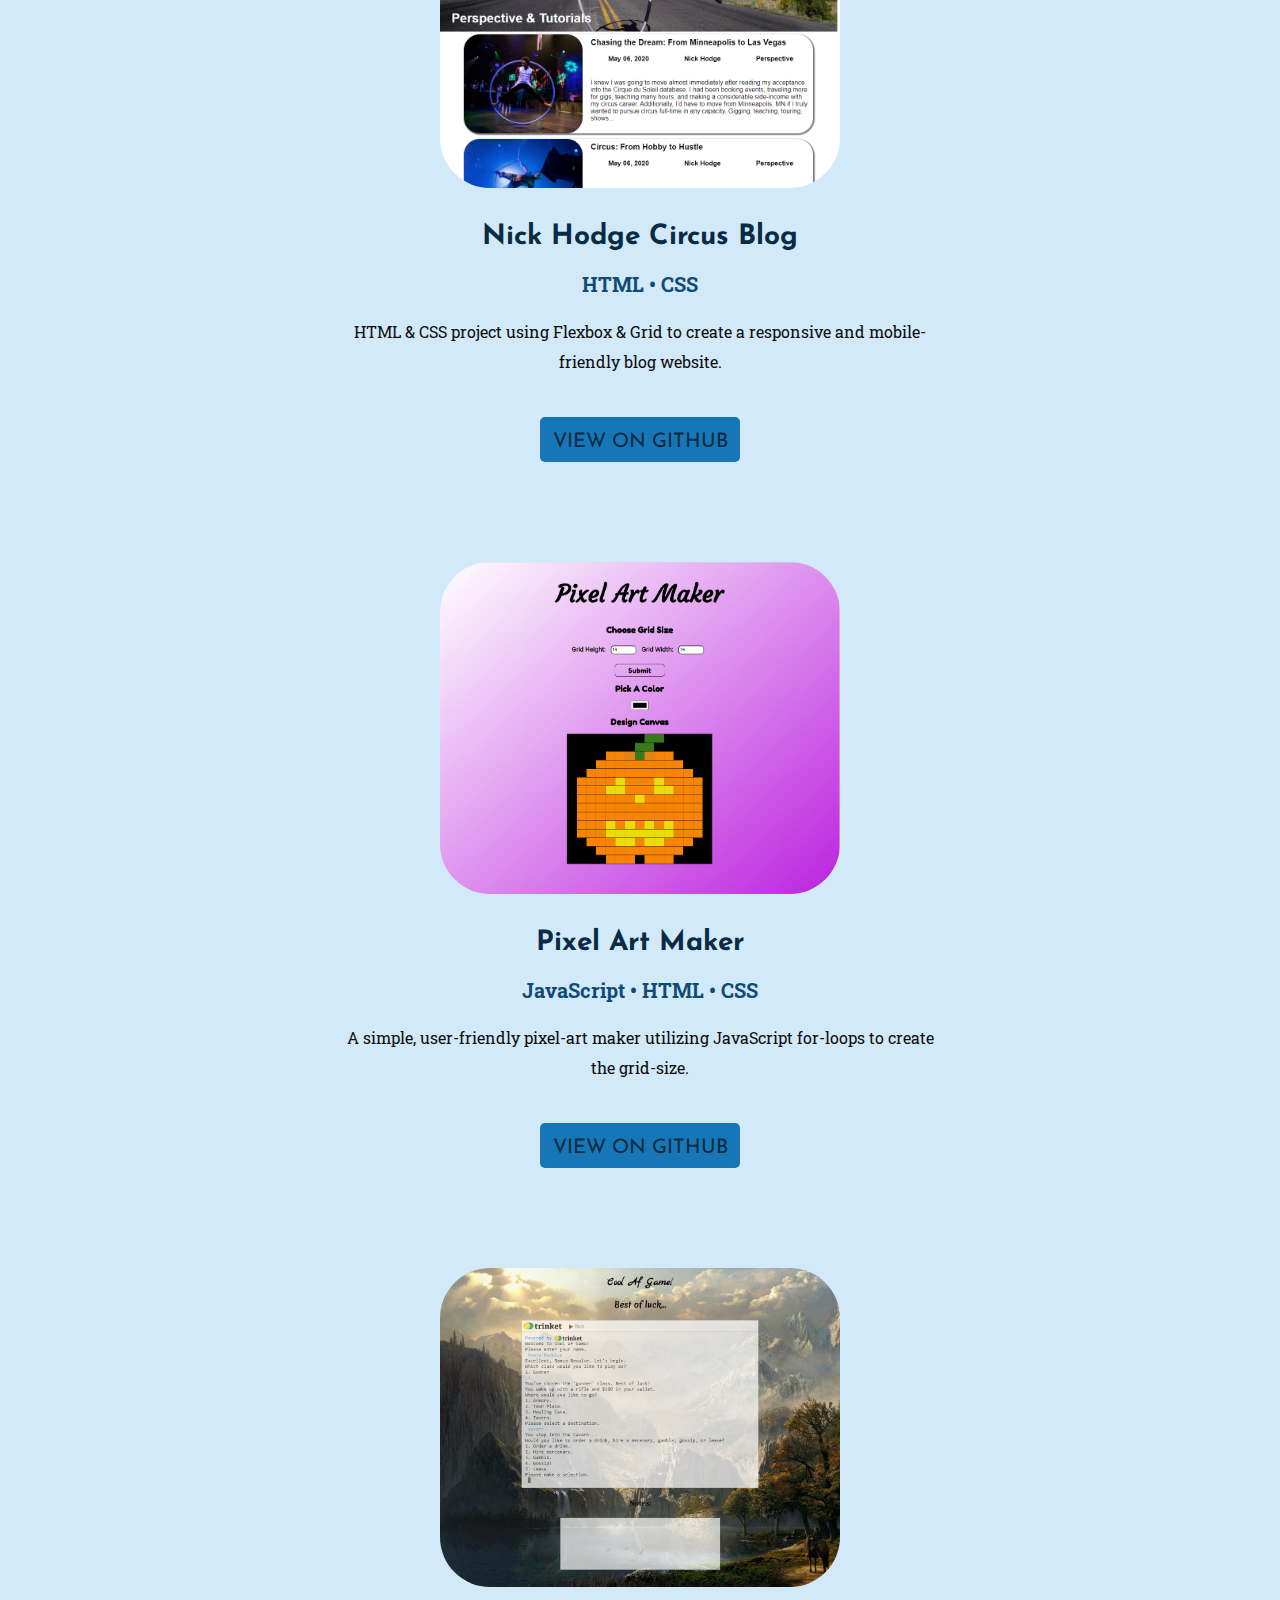
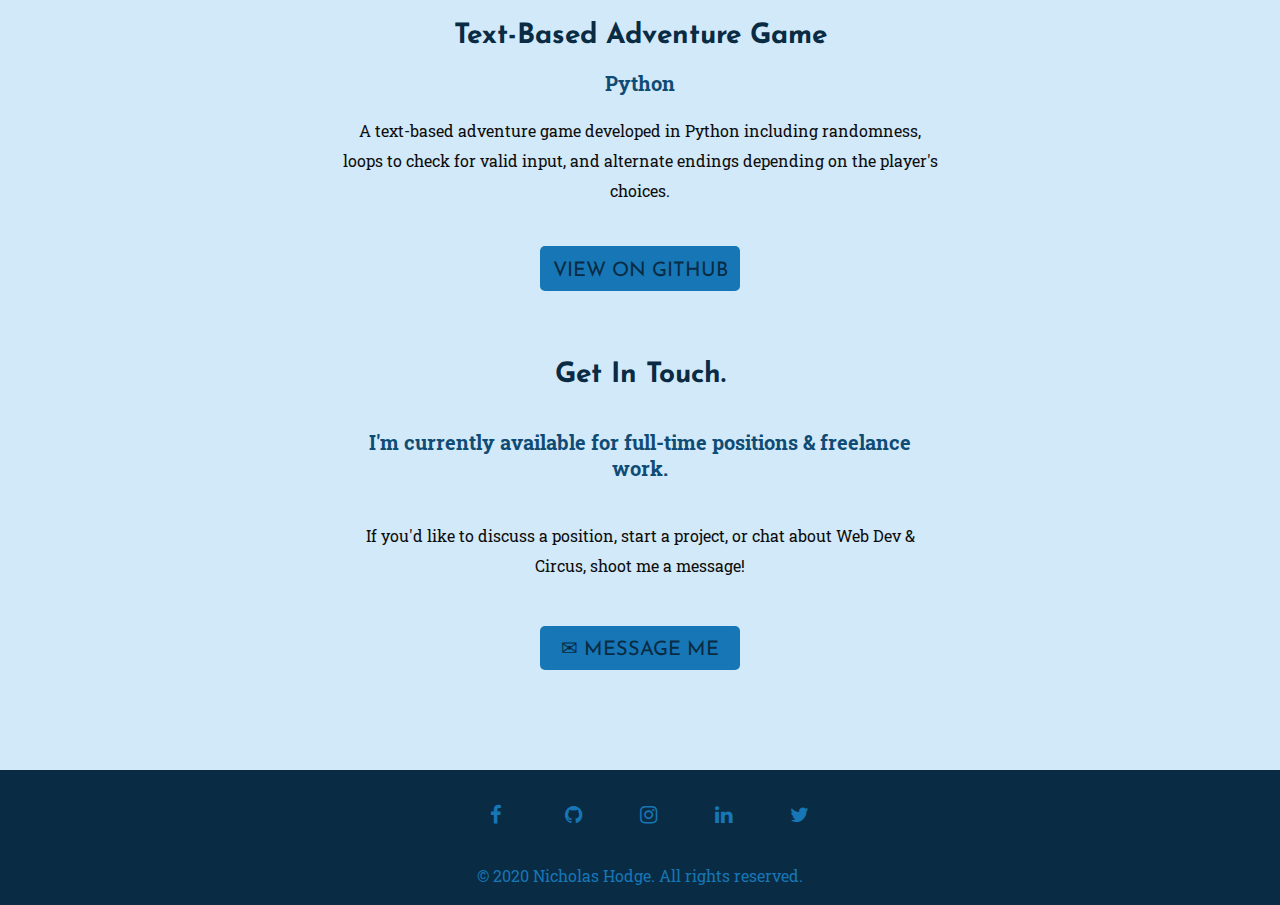
==== commit f64d6fe0: "added skills icons and styled." ====
--- a/projects.html
+++ b/projects.html
@@ -1,223 +1,346 @@
 <!DOCTYPE html>
 <html>
-
-<head>
-	<meta charset="utf-8">
-	<title>Nick Hodge</title>
-	<!-- General Stylesheet. -->
-	<link rel="stylesheet" type="text/css" href="style.css">
-	<!-- Favicon. -->
-	<link rel="icon" href="favicon.ico">
-	<!-- Google Fonts. -->
-	<link href="https://fonts.googleapis.com/css2?family=Josefin+Sans&family=Patua+One&family=Roboto+Slab&display=swap" rel="stylesheet">
-	<!-- FA Social Media icons. -->
-	<link rel="stylesheet" href="https://cdnjs.cloudflare.com/ajax/libs/font-awesome/4.7.0/css/font-awesome.min.css">
-</head>
-
-<body>
-
-	<!-- Top container including the nav, main header, and images. -->
-	<div class="topContainer">
-		
-		<!-- The Nav. Includes Home Icon, sctoll-to-top button, nav links, arrow, and project menu.-->
-		<nav id="nav" class="nav">
-      <!-- Home Icon -->
-      <div id="homeIcon" class="homeIcon">
-				<a href="index.html"><img class="homeImage" src="headshot_cropped.jpg" alt="headshot_cropped.jpg"></a>
-        <!-- Scroll To Top Button -->
-        <div id="scrollTop" class="scrollTop">
-          <div class="up1"></div>
-          <div class="up2"></div> 
-          <div class="up3"></div> 
+  <head>
+    <meta charset="utf-8" />
+    <title>Nick Hodge</title>
+    <!-- General Stylesheet. -->
+    <link rel="stylesheet" type="text/css" href="style.css" />
+    <!-- Favicon. -->
+    <link rel="icon" href="favicon.ico" />
+    <!-- Google Fonts. -->
+    <link
+      href="https://fonts.googleapis.com/css2?family=Josefin+Sans&family=Patua+One&family=Roboto+Slab&display=swap"
+      rel="stylesheet"
+    />
+    <!-- FA Social Media icons. -->
+    <link
+      rel="stylesheet"
+      href="https://cdnjs.cloudflare.com/ajax/libs/font-awesome/4.7.0/css/font-awesome.min.css"
+    />
+  </head>
+
+  <body>
+    <!-- Top container including the nav, main header, and images. -->
+    <div class="topContainer">
+      <!-- The Nav. Includes Home Icon, sctoll-to-top button, nav links, arrow, and project menu.-->
+      <nav id="nav" class="nav">
+        <!-- Home Icon -->
+        <div id="homeIcon" class="homeIcon">
+          <a href="index.html"
+            ><img
+              class="homeImage"
+              src="headshot_cropped.jpg"
+              alt="headshot_cropped.jpg"
+          /></a>
+          <!-- Scroll To Top Button -->
+          <div id="scrollTop" class="scrollTop">
+            <div class="up1"></div>
+            <div class="up2"></div>
+            <div class="up3"></div>
+          </div>
         </div>
-			</div>
-      <!-- Navigatino Links -->
-			<div class="navLinks">
-				<ul class="navList">
-					<li><a id="about" class="navLinks" href="index.html">About</a></li>
-					<li><a id="projects" class="navLinks activePage" href="projects.html">Projects</a></li>
-					<li><a id="misc" class="navLinks" href="misc.html">Misc.</a></li>
-          <li>
-            <!-- Arrow for Project List -->
-            <div class="arrow">
-              <div class="line line1"></div>
-              <div class="line line2"></div>
-              <div class="line line3"></div>
-            </div>
-          </li>
-          <li>
-            <!-- Project List -->
-            <div class="projectContainer">
-              <div class="projectLinks">
-                <ul class="projectList projectListLinks">
-                  <li><a id="link1" class="projectLink" href="">Hot Beatz</a></li>
-                  <li><a id="link2" class="projectLink" href="">Open Weather API</a></li>
-                  <li><a id="link3" class="projectLink" href="">Dynamic Landing Page</a></li>
-                  <li><a id="link4" class="projectLink" href="">NHC Blog</a></li>
-                  <li><a id="link5" class="projectLink" href="">Pixel Art Maker</a></li>
-                  <li><a id="link6" class="projectLink" href="">Adventure Game</a></li>
-                </ul>
+        <!-- Navigatino Links -->
+        <div class="navLinks">
+          <ul class="navList">
+            <li><a id="about" class="navLinks" href="index.html">About</a></li>
+            <li>
+              <a id="projects" class="navLinks activePage" href="projects.html"
+                >Projects</a
+              >
+            </li>
+            <li>
+              <a
+                id="misc"
+                class="navLinks"
+                href="https://www.instagram.com/magic.hodge"
+                >Misc.</a
+              >
+            </li>
+            <li>
+              <!-- Arrow for Project List -->
+              <div class="arrow">
+                <div class="line line1"></div>
+                <div class="line line2"></div>
+                <div class="line line3"></div>
               </div>
-            </div>
-          </li>
-				</ul>
-			</div>
-		</nav>
-
-		<!-- Main Title. -->
-		<h1>
-			Projects.
-		</h1>
-		
-		<!-- The top image (or images). -->
-		<!-- <img class="topImage" src="..\images\thinker_cropped2.jpg" alt="thinker_cropped.jpg"> -->
-		<img class="skylineImg" src="lv_skyline3.jpg">
-	</div>
-  
-  <!-- WHot Beatz! Music Player App in Vue. -->
-  <div id="hot_beatz" class="projectBox hotBeatz">
-      <img class="projectImage" src="hotBeatz.PNG" alt="hotBeatz.png">
-      <div class="projectText">
-        <h2 class="hotBeatz_h2">
+            </li>
+            <li>
+              <!-- Project List -->
+              <div class="projectContainer">
+                <div class="projectLinks">
+                  <ul class="projectList projectListLinks">
+                    <li>
+                      <a id="link1" class="projectLink" href="">Domino's Delivery App</a>
+                    </li>
+                    <li>
+                      <a id="link2" class="projectLink" href="">Hot Beatz</a>
+                    </li>
+                    <li>
+                      <a id="link3" class="projectLink" href=""
+                        >Open Weather API</a
+                      >
+                    </li>
+                    <li>
+                      <a id="link4" class="projectLink" href=""
+                        >Dynamic Landing Page</a
+                      >
+                    </li>
+                    <li>
+                      <a id="link5" class="projectLink" href="">NHC Blog</a>
+                    </li>
+                    <li>
+                      <a id="link6" class="projectLink" href=""
+                        >Pixel Art Maker</a
+                      >
+                    </li>
+                    <li>
+                      <a id="link7" class="projectLink" href=""
+                        >Adventure Game</a
+                      >
+                    </li>
+                  </ul>
+                </div>
+              </div>
+            </li>
+          </ul>
+        </div>
+      </nav>
+
+      <!-- Main Title. -->
+      <h1>
+        Projects.
+      </h1>
+
+      <!-- The top image (or images). -->
+      <!-- <img class="topImage" src="..\images\thinker_cropped2.jpg" alt="thinker_cropped.jpg"> -->
+      <img class="skylineImg" src="lv_skyline3.jpg" />
+    </div>
+
+    <!-- Hot Beatz! Music Player App in Vue. -->
+    <div id="dominos_app" class="allProjects projectBox dominosApp">
+      <img class="projectImage" src="dominosApp.PNG" alt="dominosApp.png" />
+      <div class="projectText">
+        <h2 class="allProjects_h2">
+          Domino's Delivery App
+        </h2>
+        <h3 class="allProjects_h3">
+          MongoDB • Express.js • Node.js • React.js
+        </h3>
+        <p class="allProjects_p">
+          A mobile-friendly Domino's app that hosts apartment maps and gate codes in a database.
+        </p>
+      </div>
+      <!-- View Button. -->
+      <a
+        class="viewButton allProjectsButton"
+        href="https://dominos-app-summerlin.herokuapp.com/"
+        >VIEW ON HEROKU</a
+      >
+    </div>
+    
+    <!-- Hot Beatz! Music Player App in Vue. -->
+    <div id="hot_beatz" class="allProjects projectBox hotBeatz">
+      <img class="projectImage" src="hotBeatz.PNG" alt="hotBeatz.png" />
+      <div class="projectText">
+        <h2 class="allProjects_h2">
           Hot Beatz! Music Player App
         </h2>
-        <h3 class="hotBeatz_h3">
+        <h3 class="allProjects_h3">
           Vue.js
         </h3>
-        <p class="hotBeatz_p">
+        <p class="allProjects_p">
           A mobile-friendly music-player app built using Vue to playback audio.
         </p>
       </div>
       <!-- View Button. -->
-      <a class="viewButton hotBeatzButton" href="https://magic-hodge.github.io/hot_beatz/">VIEW ON GITHUB</a>
-  </div>
-
-  <!-- Weather Journal App. -->
-  <div id="open_weather_api" class="projectBox weatherJournalApp">
-      <img class="projectImage" src="weatherJournalApp2.PNG" alt="weatherJournalApp.png">
-      <div class="projectText">
-        <h2 class="weatherJournalApp_h2">
+      <a
+        class="viewButton allProjectsButton"
+        href="https://magic-hodge.github.io/hot_beatz/"
+        >VIEW ON GITHUB</a
+      >
+    </div>
+
+    <!-- Weather Journal App. -->
+    <div id="open_weather_api" class="allProjects projectBox weatherJournalApp">
+      <img
+        class="projectImage"
+        src="weatherJournalApp2.PNG"
+        alt="weatherJournalApp.png"
+      />
+      <div class="projectText">
+        <h2 class="allProjects_h2">
           Open Weather API Journal App
         </h2>
-        <h3 class="weatherJournalApp_h3">
+        <h3 class="allProjects_h3">
           JavaScript • Node.js • REST APIs
         </h3>
-        <p class="weatherJournalApp_p">
-          A weather journal app utilizing the Open Weather API and vanilla JavaScript to transfer JSON data and dynamically update the UI based on user input.
-        </p>
-      </div>
-      <!-- View Button. -->
-      <a class="viewButton weatherJournalAppButton" href="https://weather-journal-01.glitch.me/">VIEW ON GLITCH</a>
-  </div>
-
-  <!-- Landing Page. -->
-  <div id="dynamic_landing_page" class="projectBox landingPage">
-      <img class="projectImage" src="dynamicLandingPage.PNG" alt="dynamicLandingPage.png">
-      <div class="projectText">
-      <h2 class="landingPage_h2">
-        Dynamic Landing Page
-      </h2>
-      <h3 class="landingPage_h3">
-        JavaScript • HTML • CSS
-      </h3>
-      <p class="landingPage_p">
-        A landing page project featuring a dynamically updating navigation menu based on content added to the page - with styling added for states that are active and in view.
-      </p>
-      </div>
-      <!-- View Button. -->
-      <a class="viewButton landingPageButton" href="https://magic-hodge.github.io/Udacity_Landing_Page/">VIEW ON GITHUB</a>
-  </div>
-
-  <!-- NHC Blog. -->
-  <div id="nhc_blog" class="projectBox NHCBlog">
-      <img class="projectImage" src="NHCBlog.PNG" alt="NHCBlog.png">
-      <div class="projectText">
-      <h2 class="NHCBlog_h2">
-        Nick Hodge Circus Blog
-      </h2>
-      <h3 class="NHCBlog_h3">
-        HTML • CSS
-      </h3>
-      <p class="NHCBlog_p">
-        HTML & CSS project using Flexbox & Grid to create a responsive and mobile-friendly blog website.
-      </p>
-      </div>
-      <!-- View Button. -->
-      <a class="viewButton NHCBlogButton" href="https://magic-hodge.github.io/NHC_Blog/">VIEW ON GITHUB</a>
-  </div>
-
-  <!-- Pixel Art. -->
-  <div id="pixel_art_maker" class="projectBox pixelArt">
-      <img class="projectImage" src="pixelArtMaker.PNG" alt="pixelArtMaker.png">
-      <div class="projectText">
-      <h2 class="pixelArt_h2">
-        Pixel Art Maker
-      </h2>
-      <h3 class="pixelArt_h3">
-        JavaScript • HTML • CSS
-      </h3>
-      <p class="pixelArt_p">
-        A simple, user-friendly pixel-art maker utilizing JavaScript for-loops to create the grid-size.
-      </p>
-      </div>
-      <!-- View Button. -->
-      <a class="viewButton pixelArtButton" href="https://magic-hodge.github.io/PixelArt/">VIEW ON GITHUB</a>
-  </div>
-
-  <!-- Adventure Game. -->
-  <div id="adventure_game" class="projectBox adventureGame">
-      <img class="projectImage" src="adventureGame.PNG" alt="adventureGame.png">
-      <div class="projectText">
-      <h2 class="adventureGame_h2">
-        Text-Based Adventure Game
-      </h2>
-      <h3 class="adventureGame_h3">
-        Python
-      </h3>
-      <p class="adventureGame_p">
-        A text-based adventure game developed in Python including randomness, loops to check for valid input, and alternate endings depending on the player's choices.
-      </p>
-      </div>
-      <!-- View Button. -->
-      <a class="viewButton adventureGameButton" href="https://magic-hodge.github.io/Adventure_Game/">VIEW ON GITHUB</a>
-  </div>
-
-	<!-- Middle container with profile, skills, and contact. -->
-  <div class="middleContainer">
-  		
+        <p class="allProjects_p">
+          A weather journal app utilizing the Open Weather API and vanilla
+          JavaScript to transfer JSON data and dynamically update the UI based
+          on user input.
+        </p>
+      </div>
+      <!-- View Button. -->
+      <a
+        class="viewButton allProjectsButton"
+        href="https://weather-journal-01.glitch.me/"
+        >VIEW ON GLITCH</a
+      >
+    </div>
+
+    <!-- Landing Page. -->
+    <div id="dynamic_landing_page" class="allProjects projectBox landingPage">
+      <img
+        class="projectImage"
+        src="dynamicLandingPage.PNG"
+        alt="dynamicLandingPage.png"
+      />
+      <div class="projectText">
+        <h2 class="allProjects_h2">
+          Dynamic Landing Page
+        </h2>
+        <h3 class="allProjects_h3">
+          JavaScript • HTML • CSS
+        </h3>
+        <p class="allProjects_p">
+          A landing page project featuring a dynamically updating navigation
+          menu based on content added to the page - with styling added for
+          states that are active and in view.
+        </p>
+      </div>
+      <!-- View Button. -->
+      <a
+        class="viewButton allProjectsButton"
+        href="https://magic-hodge.github.io/Udacity_Landing_Page/"
+        >VIEW ON GITHUB</a
+      >
+    </div>
+
+    <!-- NHC Blog. -->
+    <div id="nhc_blog" class="allProjects projectBox NHCBlog">
+      <img class="projectImage" src="NHCBlog.PNG" alt="NHCBlog.png" />
+      <div class="projectText">
+        <h2 class="allProjects_h2">
+          Nick Hodge Circus Blog
+        </h2>
+        <h3 class="allProjects_h3">
+          HTML • CSS
+        </h3>
+        <p class="allProjects_p">
+          HTML & CSS project using Flexbox & Grid to create a responsive and
+          mobile-friendly blog website.
+        </p>
+      </div>
+      <!-- View Button. -->
+      <a
+        class="viewButton allProjectsButton"
+        href="https://magic-hodge.github.io/NHC_Blog/"
+        >VIEW ON GITHUB</a
+      >
+    </div>
+
+    <!-- Pixel Art. -->
+    <div id="pixel_art_maker" class="allProjects projectBox pixelArt">
+      <img
+        class="projectImage"
+        src="pixelArtMaker.PNG"
+        alt="pixelArtMaker.png"
+      />
+      <div class="projectText">
+        <h2 class="allProjects_h2">
+          Pixel Art Maker
+        </h2>
+        <h3 class="allProjects_h3">
+          JavaScript • HTML • CSS
+        </h3>
+        <p class="allProjects_p">
+          A simple, user-friendly pixel-art maker utilizing JavaScript for-loops
+          to create the grid-size.
+        </p>
+      </div>
+      <!-- View Button. -->
+      <a
+        class="viewButton allProjectsButton"
+        href="https://magic-hodge.github.io/PixelArt/"
+        >VIEW ON GITHUB</a
+      >
+    </div>
+
+    <!-- Adventure Game. -->
+    <div id="adventure_game" class="allProjects projectBox adventureGame">
+      <img
+        class="projectImage"
+        src="adventureGame.PNG"
+        alt="adventureGame.png"
+      />
+      <div class="projectText">
+        <h2 class="allProjects_h2">
+          Text-Based Adventure Game
+        </h2>
+        <h3 class="allProjects_h3">
+          Python
+        </h3>
+        <p class="allProjects_p">
+          A text-based adventure game developed in Python including randomness,
+          loops to check for valid input, and alternate endings depending on the
+          player's choices.
+        </p>
+      </div>
+      <!-- View Button. -->
+      <a
+        class="viewButton allProjectsButton"
+        href="https://magic-hodge.github.io/Adventure_Game/"
+        >VIEW ON GITHUB</a
+      >
+    </div>
+
+    <!-- Middle container with profile, skills, and contact. -->
+    <div class="middleContainer">
       <!-- Contact section. -->
       <div class="contactMe">
-
-      <h2>
-    	   Get In Touch.
-      </h2>
-      <h3>
-    	   I'm currently available for full-time positions & freelance work.
-      </h3>
-      <p>
-    	   If you'd like to discuss a position, start a project, or chat about Web Dev & Circus, shoot me a message!
-      </p>
-
-	    <!-- Contact button. -->
-      <a class="contactButton" href="mailto:nick.m.hodge@gmail.com">✉ MESSAGE ME</a>
-      </div>
-  </div>
-
-</body>
-
-<!-- Footer & copyright. -->
-<footer class="footer">
-	<!-- Social media & website links. -->
-    <div class="footerLinks">	
-    	<a href="https://www.facebook.com/nick.hodge.9" class="fa fa-facebook"></a>
-		  <a href="https://github.com/magic-hodge" class="fa fa-github"></a>
-		  <a href="https://www.instagram.com/magic.hodge" class="fa fa-instagram"></a>
-		  <a href="https://www.linkedin.com/in/nicklhodge" class="fa fa-linkedin"></a>
-		  <a href="https://www.twitter.com/" class="fa fa-twitter"></a>
-	  </div>
+        <h2>
+          Get In Touch.
+        </h2>
+        <h3>
+          I'm currently available for full-time positions & freelance work.
+        </h3>
+        <p>
+          If you'd like to discuss a position, start a project, or chat about
+          Web Dev & Circus, shoot me a message!
+        </p>
+
+        <!-- Contact button. -->
+        <a class="contactButton" href="mailto:nick.m.hodge@gmail.com"
+          >✉ MESSAGE ME</a
+        >
+      </div>
+    </div>
+  </body>
+
+  <!-- Footer & copyright. -->
+  <footer class="footer">
+    <!-- Social media & website links. -->
+    <div class="footerLinks">
+      <a
+        href="https://www.facebook.com/nick.hodge.9"
+        class="fa fa-facebook"
+      ></a>
+      <a href="https://github.com/magic-hodge" class="fa fa-github"></a>
+      <a
+        href="https://www.instagram.com/magic.hodge"
+        class="fa fa-instagram"
+      ></a>
+      <a
+        href="https://www.linkedin.com/in/nicklhodge"
+        class="fa fa-linkedin"
+      ></a>
+      <a href="https://www.twitter.com/" class="fa fa-twitter"></a>
+    </div>
     <copyright class="copyright">
-    	<span class="copyrightText">© 2020 Nicholas Hodge. All rights reserved.</span>
+      <span class="copyrightText"
+        >© 2020 Nicholas Hodge. All rights reserved.</span
+      >
     </copyright>
-</footer>
-<script src="app.js" type="text/javascript"></script>
-</html>+  </footer>
+  <script src="app.js" type="text/javascript"></script>
+</html>
--- a/style.css
+++ b/style.css
@@ -18,7 +18,7 @@
 
 h1 {
 	font-size: 5.625rem;
-	font-family: font-family: 'Patua One', cursive;
+	/* font-family: 'Patua One', cursive; */
 	color: #092b43;
 }
 
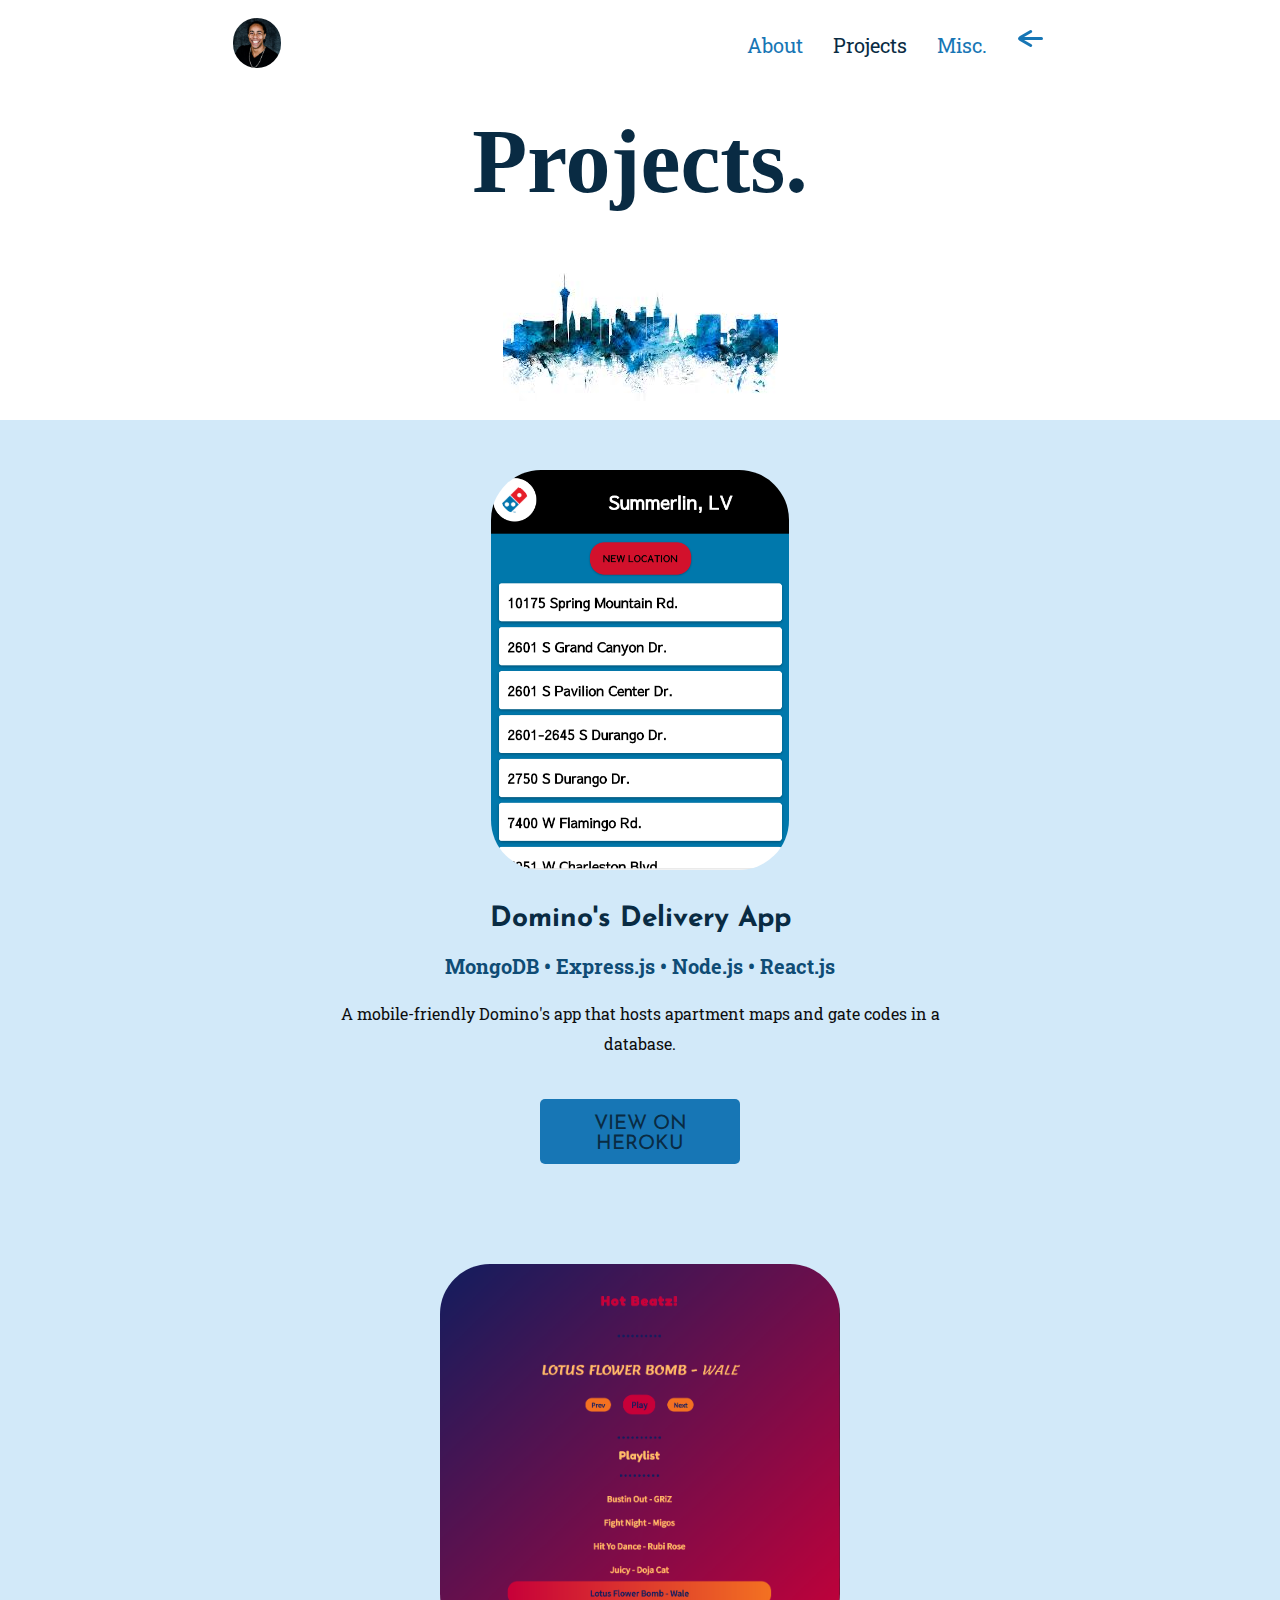
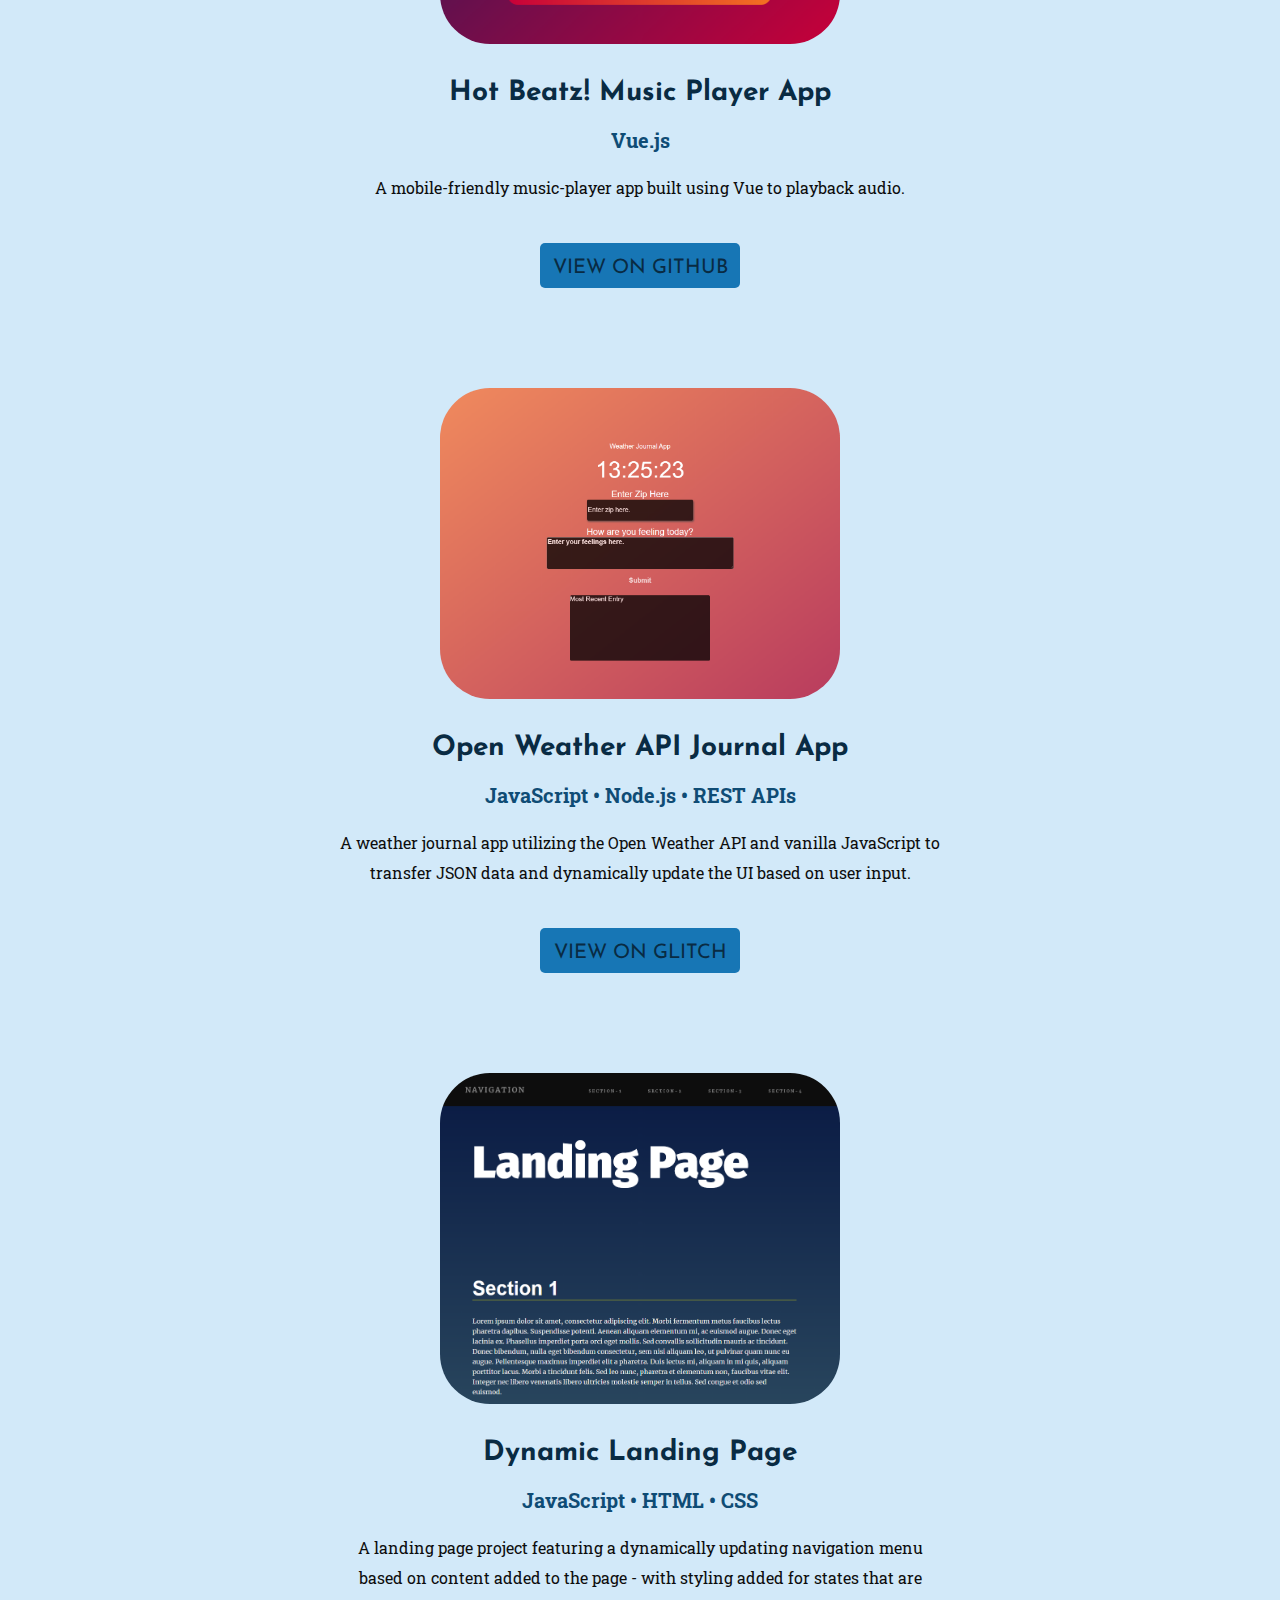
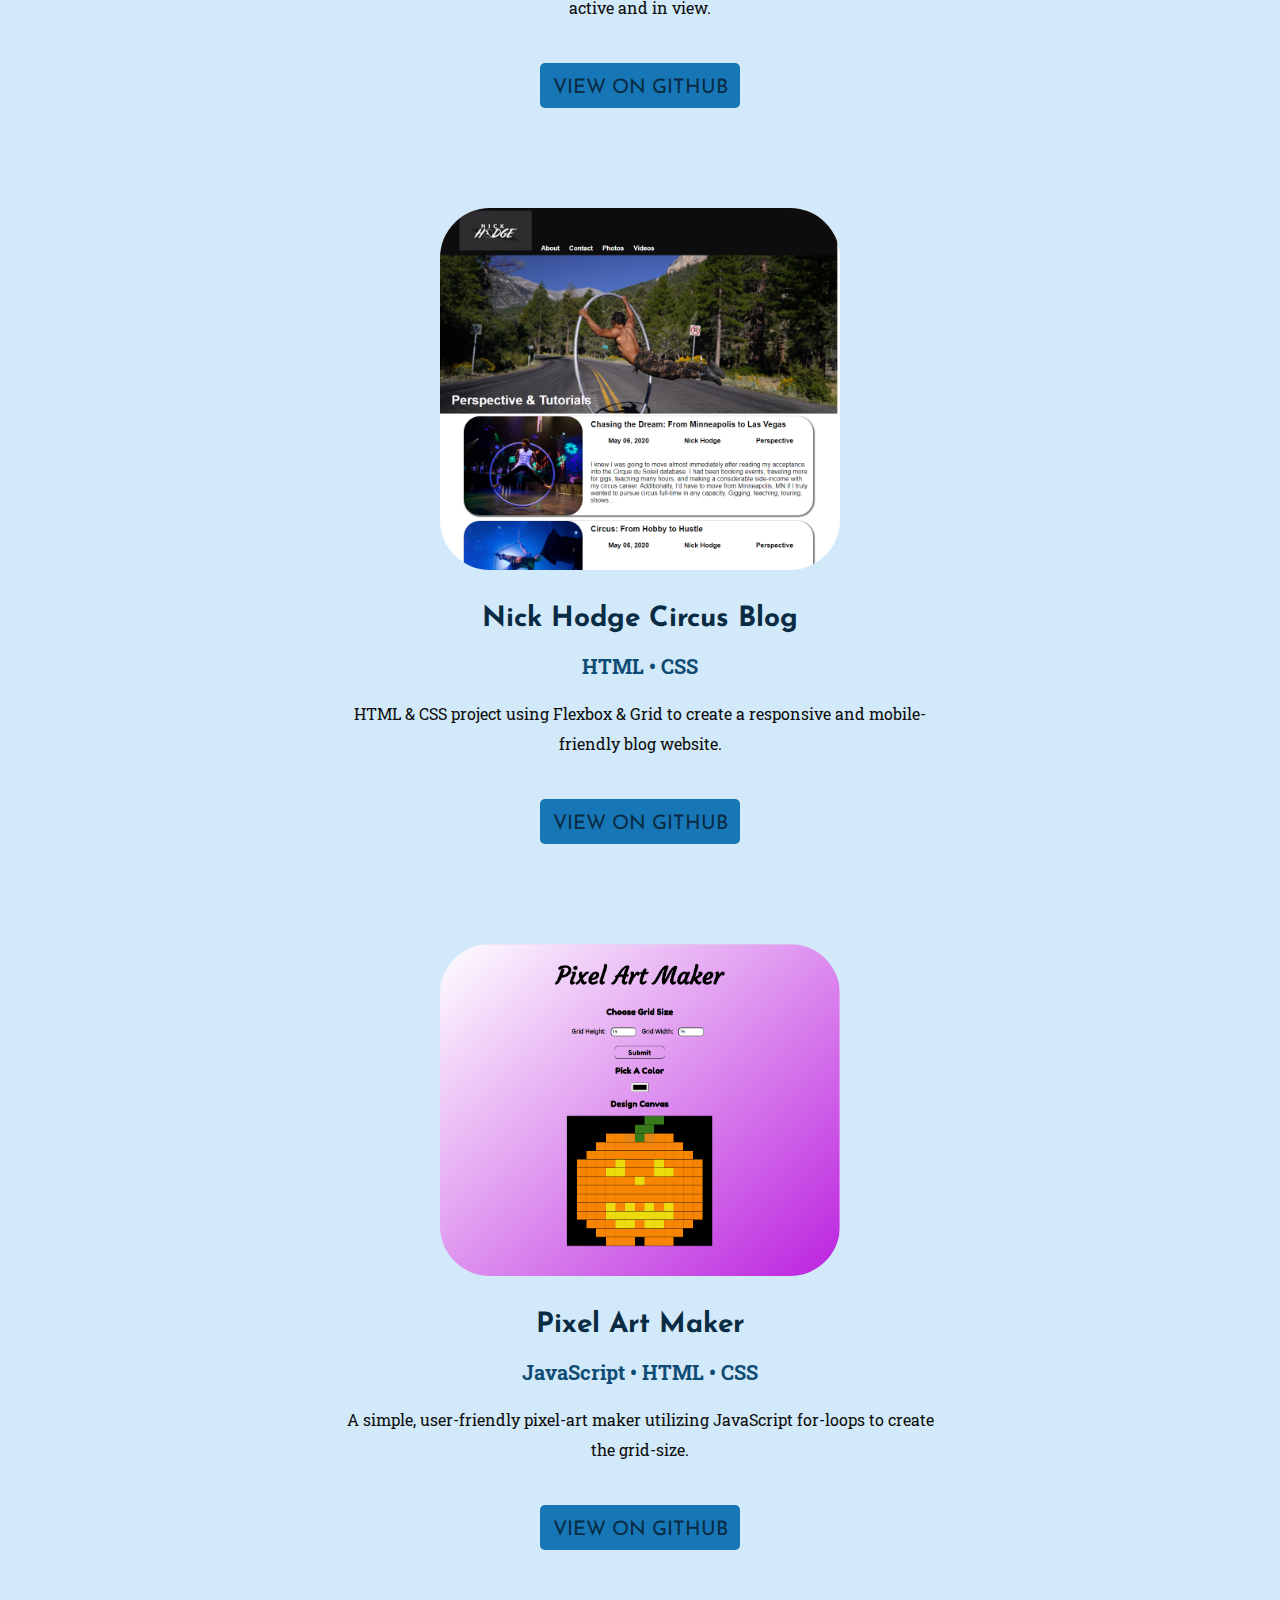
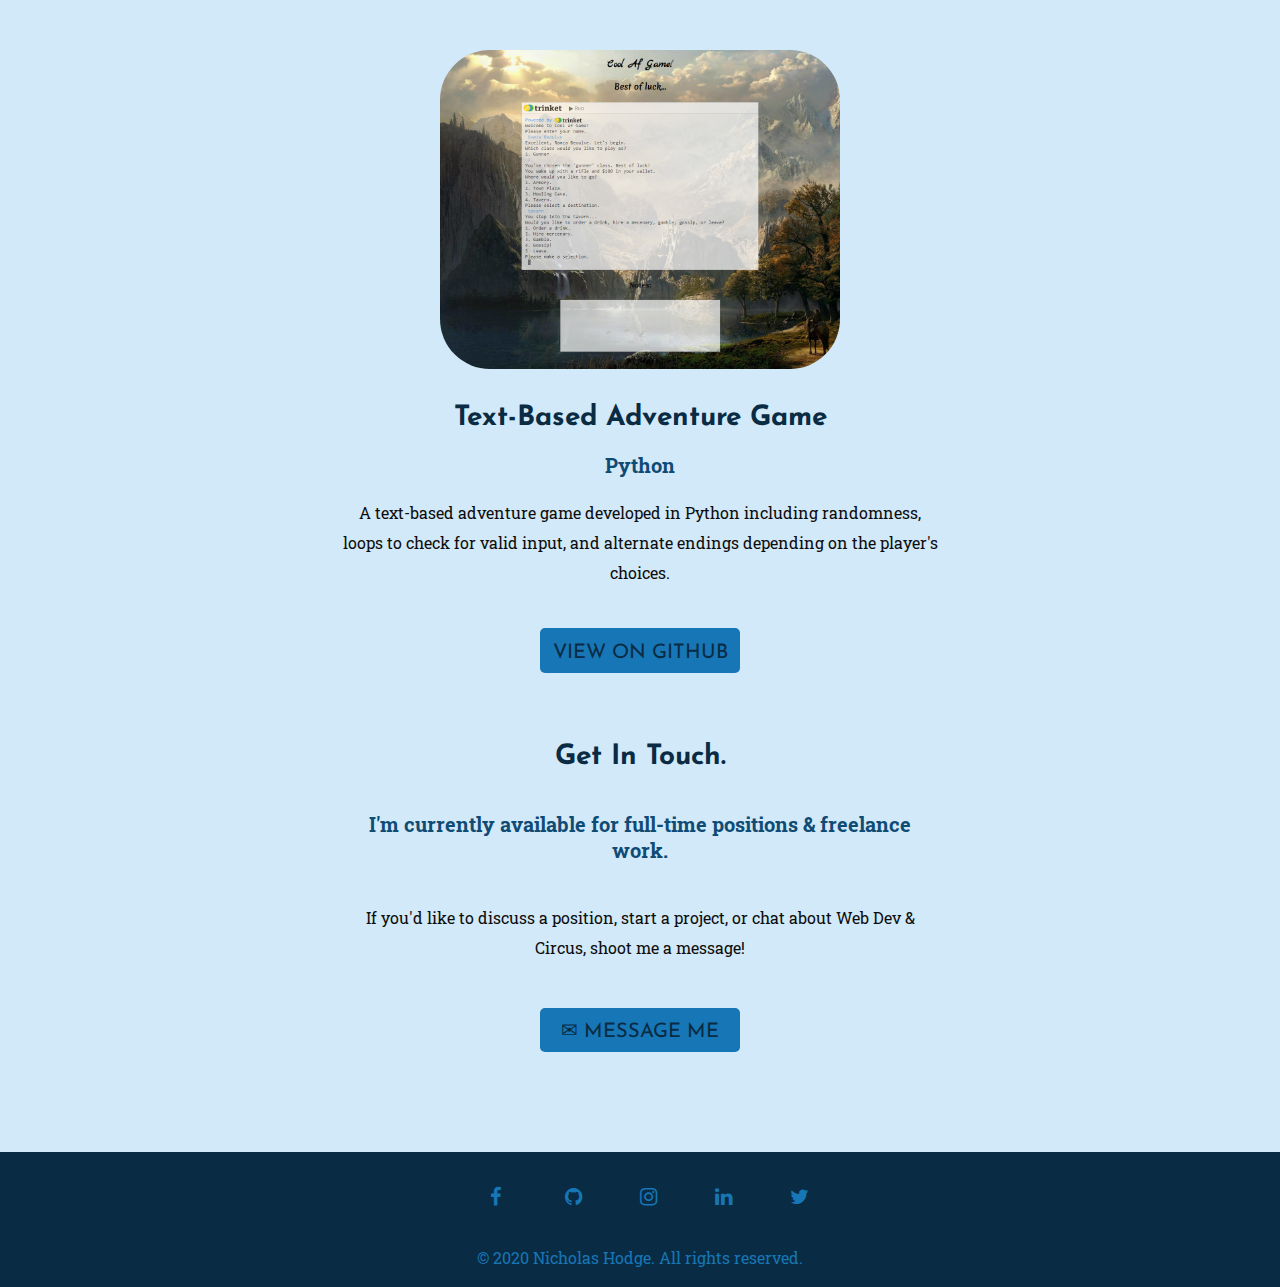
==== commit b13bbb2a: "make DominosApp picture appear." ====
--- a/projects.html
+++ b/projects.html
@@ -118,7 +118,7 @@
 
     <!-- Hot Beatz! Music Player App in Vue. -->
     <div id="dominos_app" class="allProjects projectBox dominosApp">
-      <img class="projectImage" src="dominosApp.PNG" alt="dominosApp.png" />
+      <img class="projectImage" src="DominosApp.PNG" alt="DominosApp.png" />
       <div class="projectText">
         <h2 class="allProjects_h2">
           Domino's Delivery App
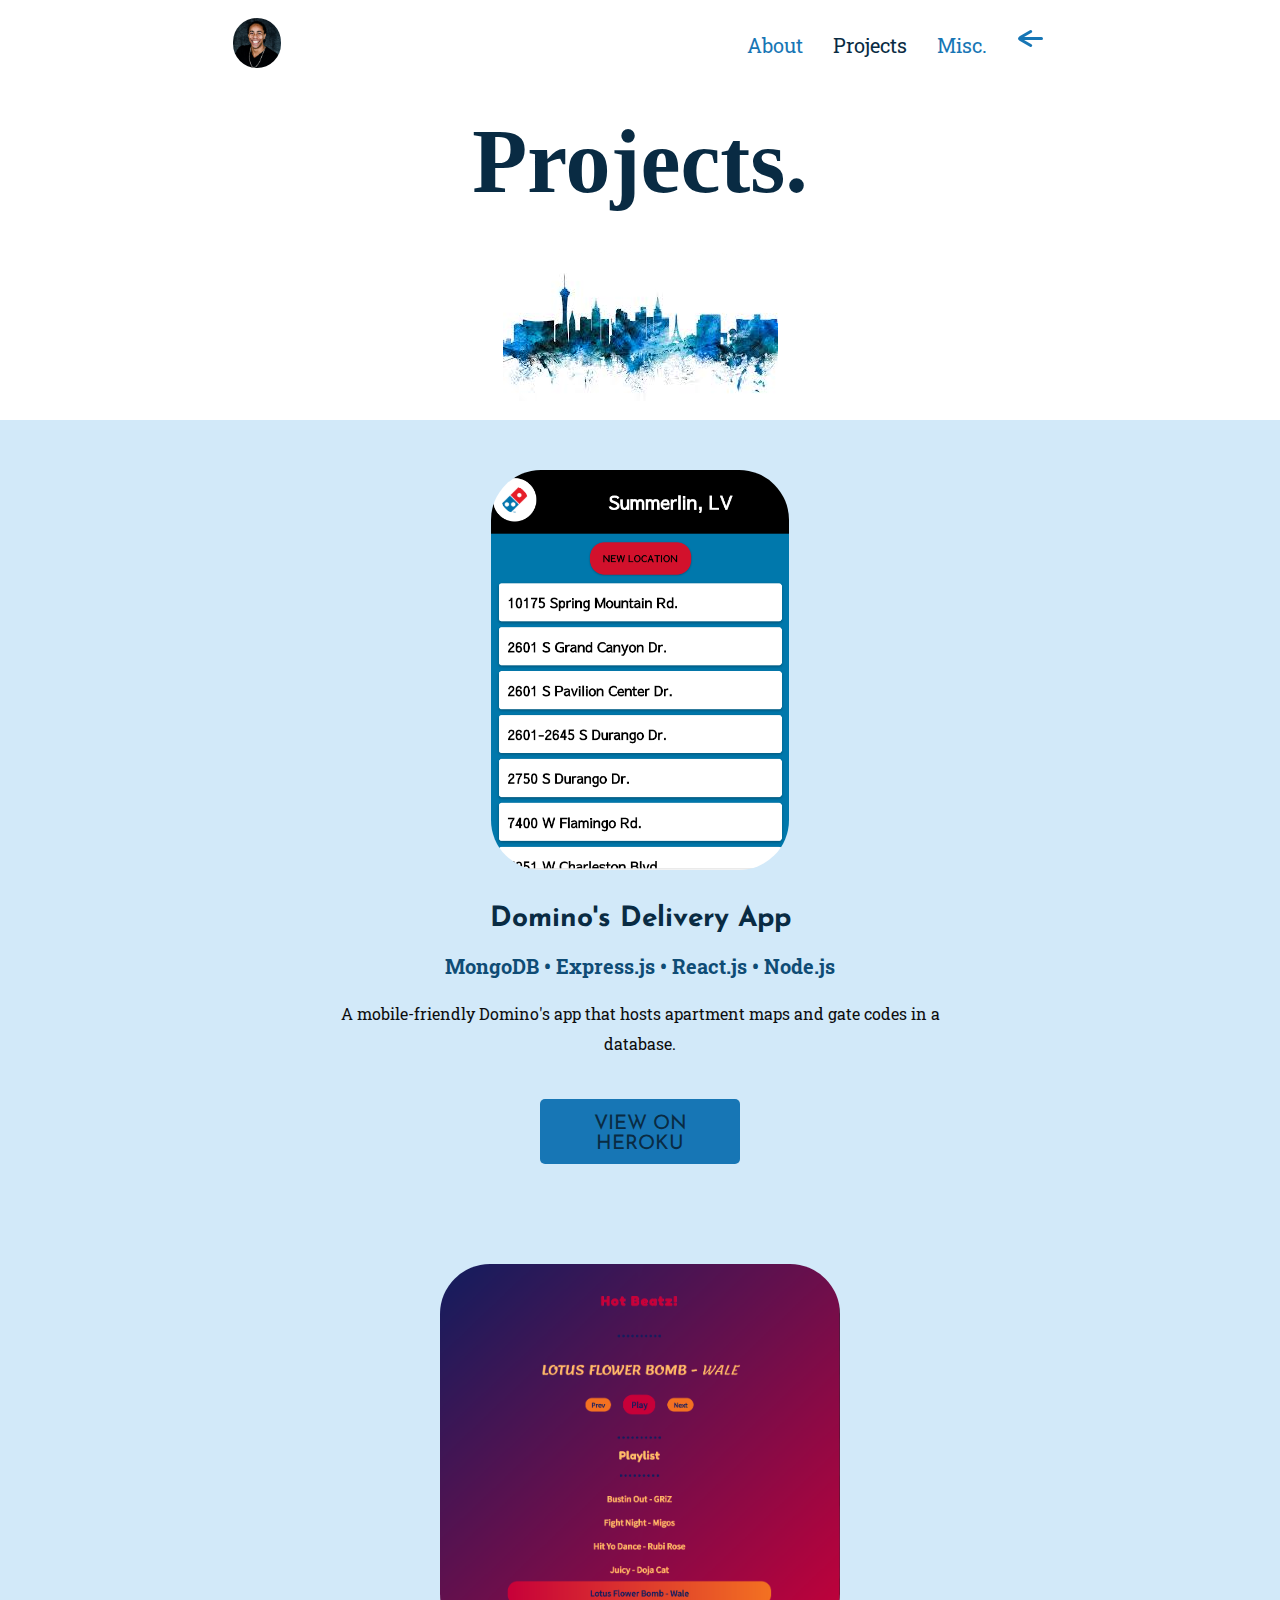
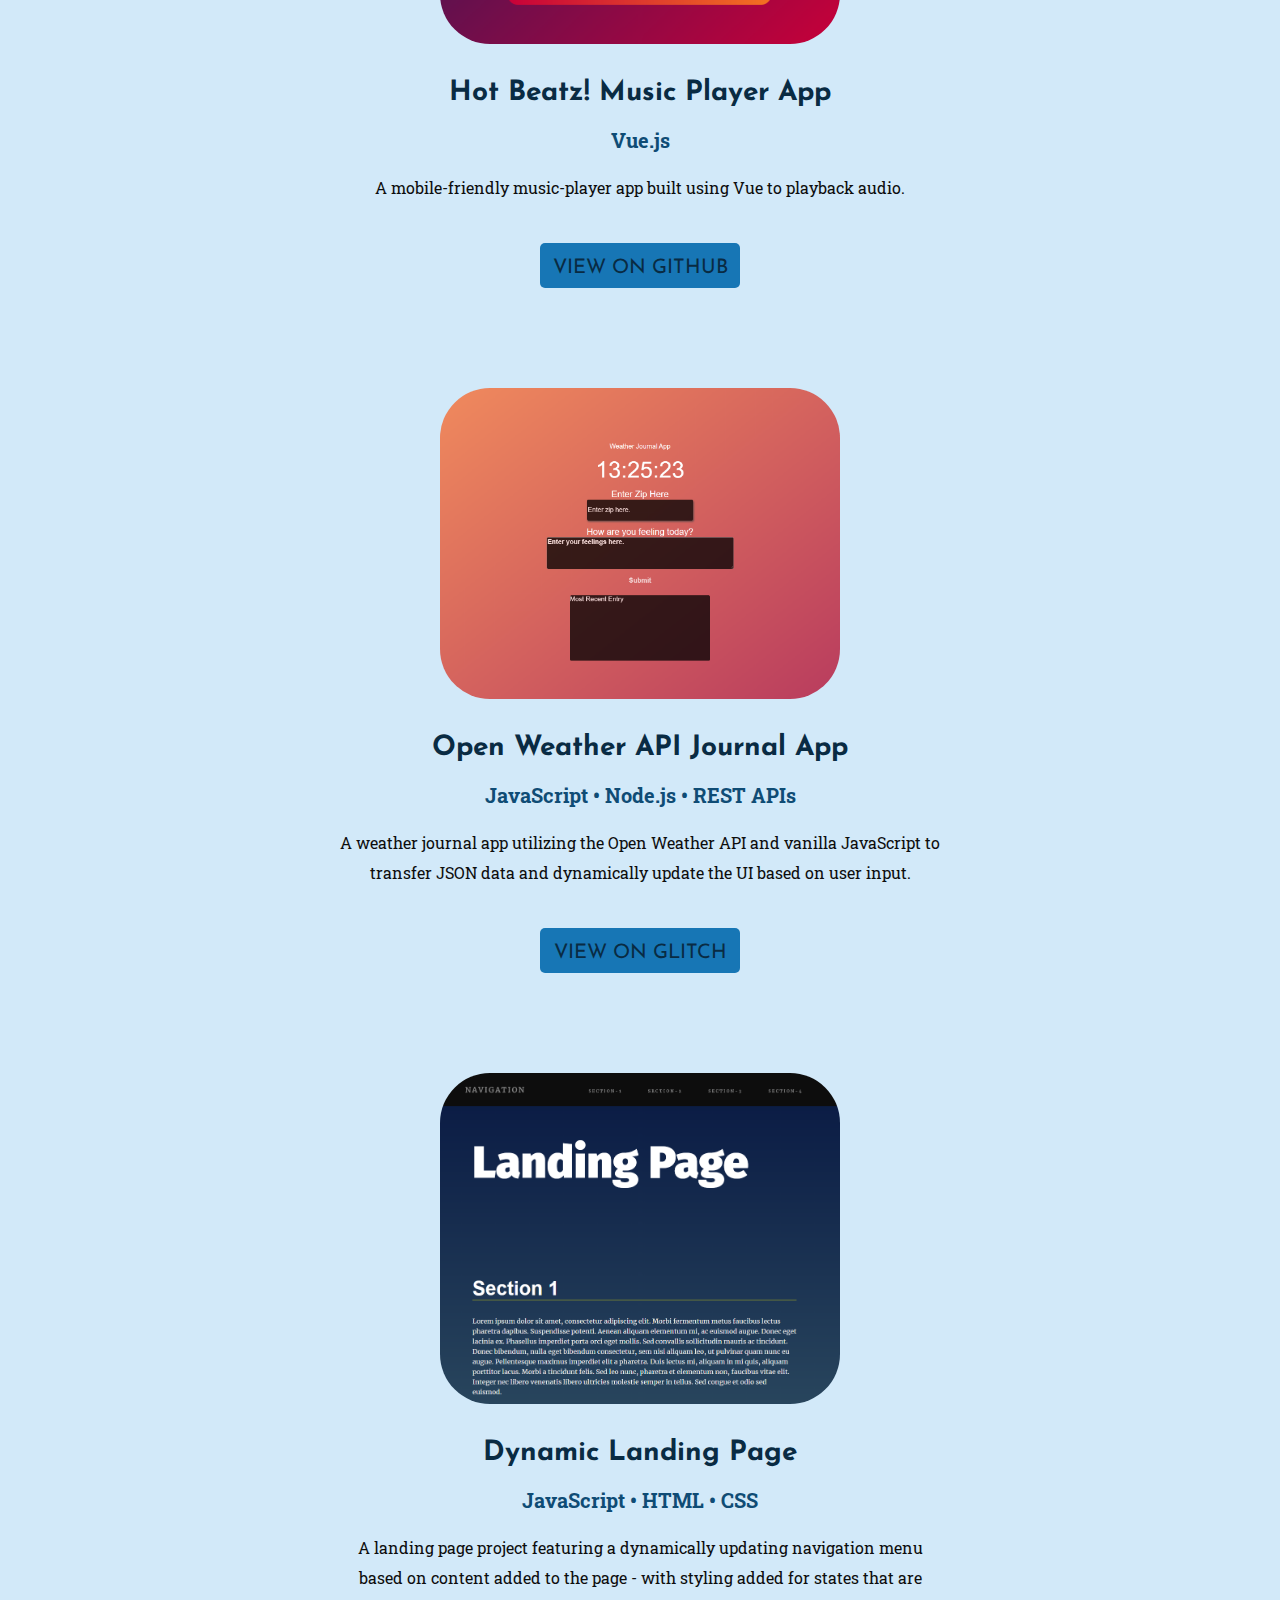
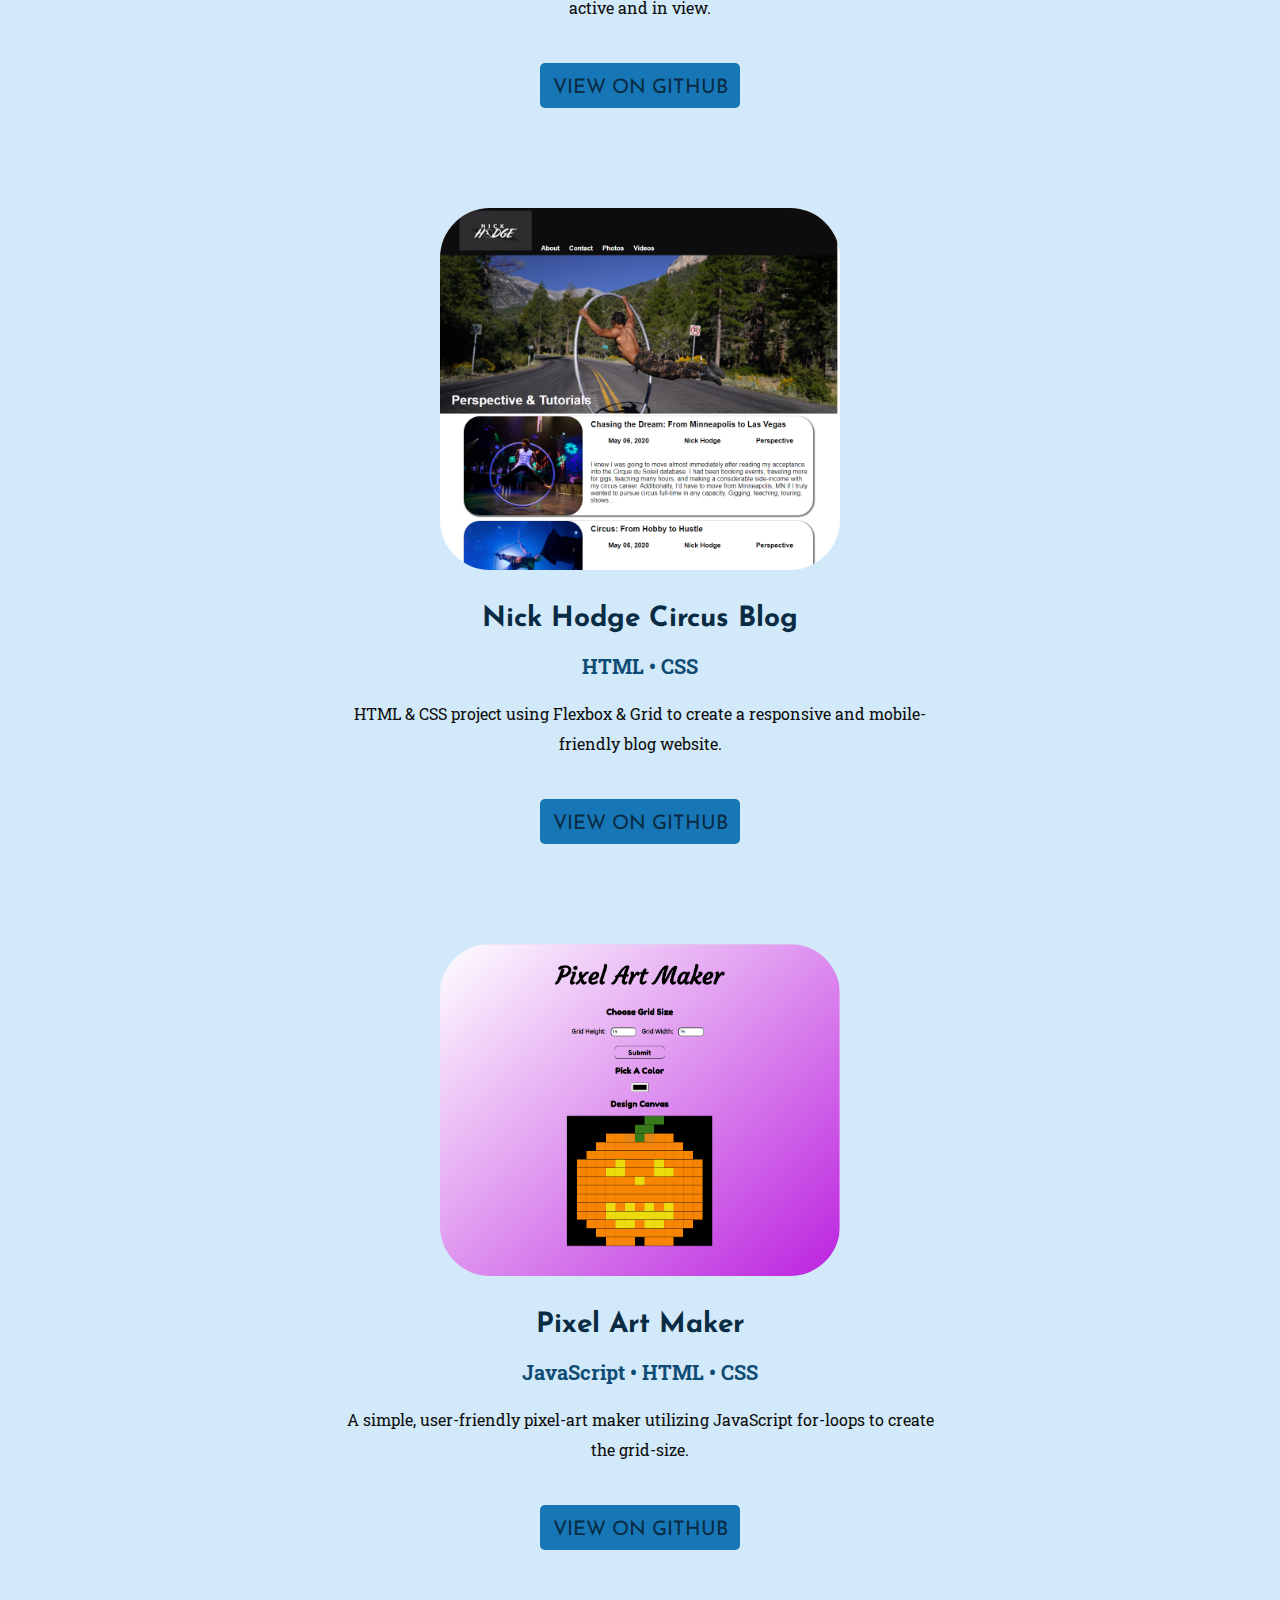
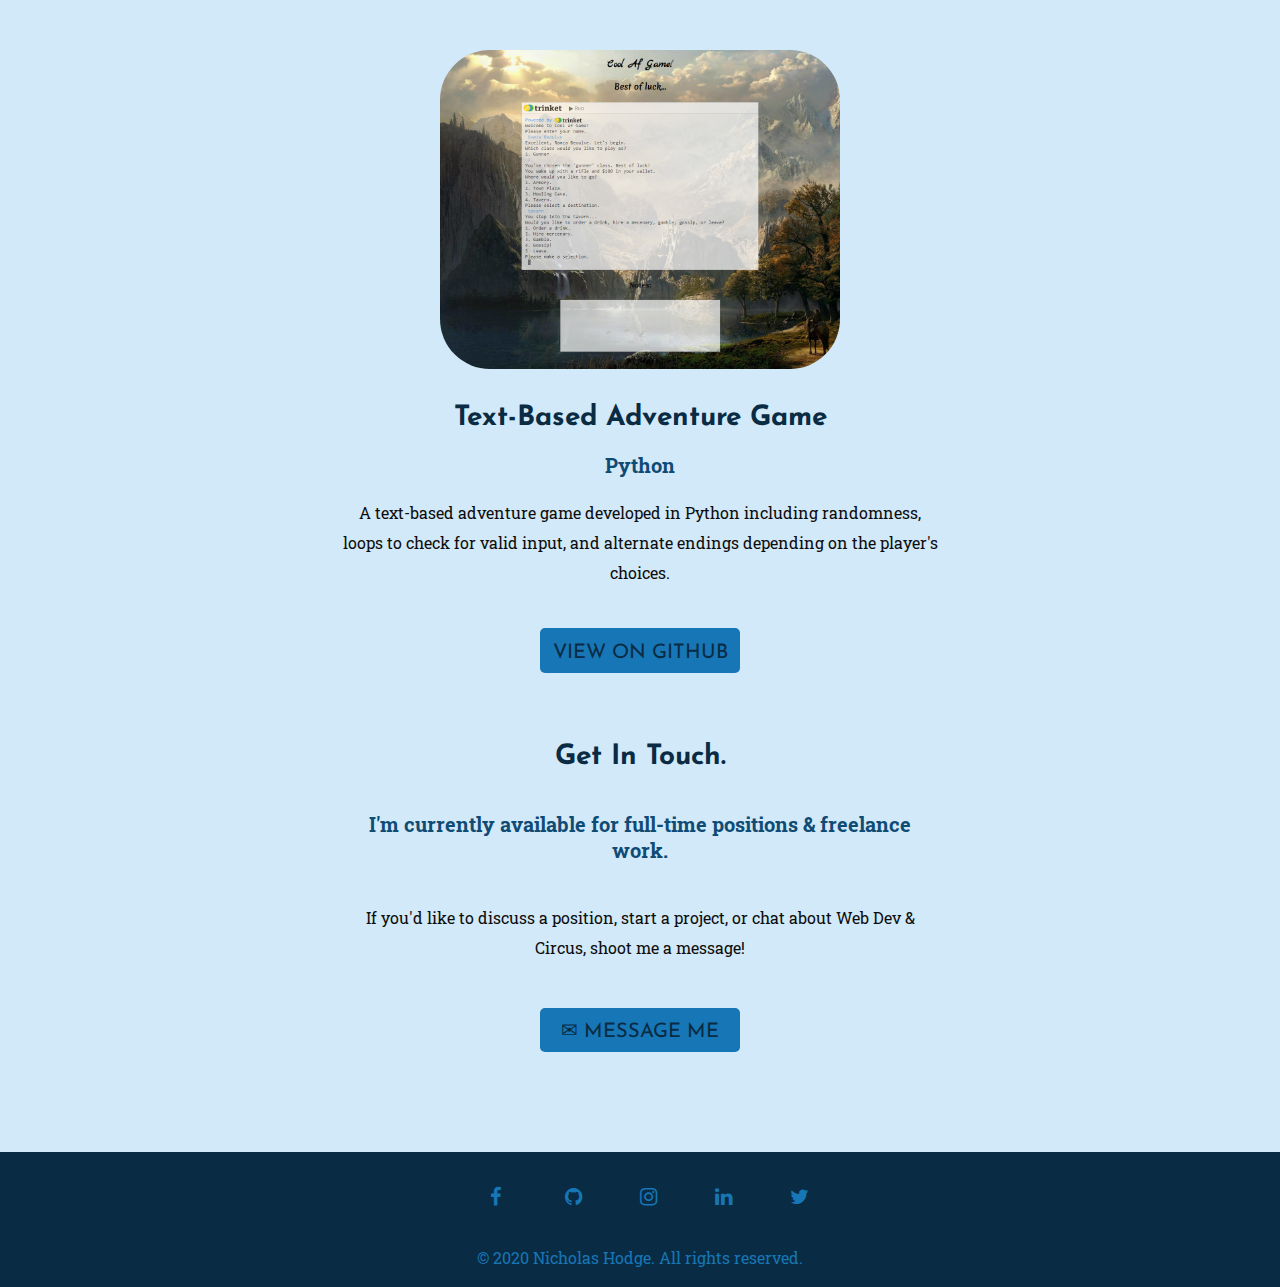
==== commit 8d63c559: "MERN order fixed on Dominos app." ====
--- a/projects.html
+++ b/projects.html
@@ -124,7 +124,7 @@
           Domino's Delivery App
         </h2>
         <h3 class="allProjects_h3">
-          MongoDB • Express.js • Node.js • React.js
+          MongoDB • Express.js • React.js • Node.js
         </h3>
         <p class="allProjects_p">
           A mobile-friendly Domino's app that hosts apartment maps and gate codes in a database.
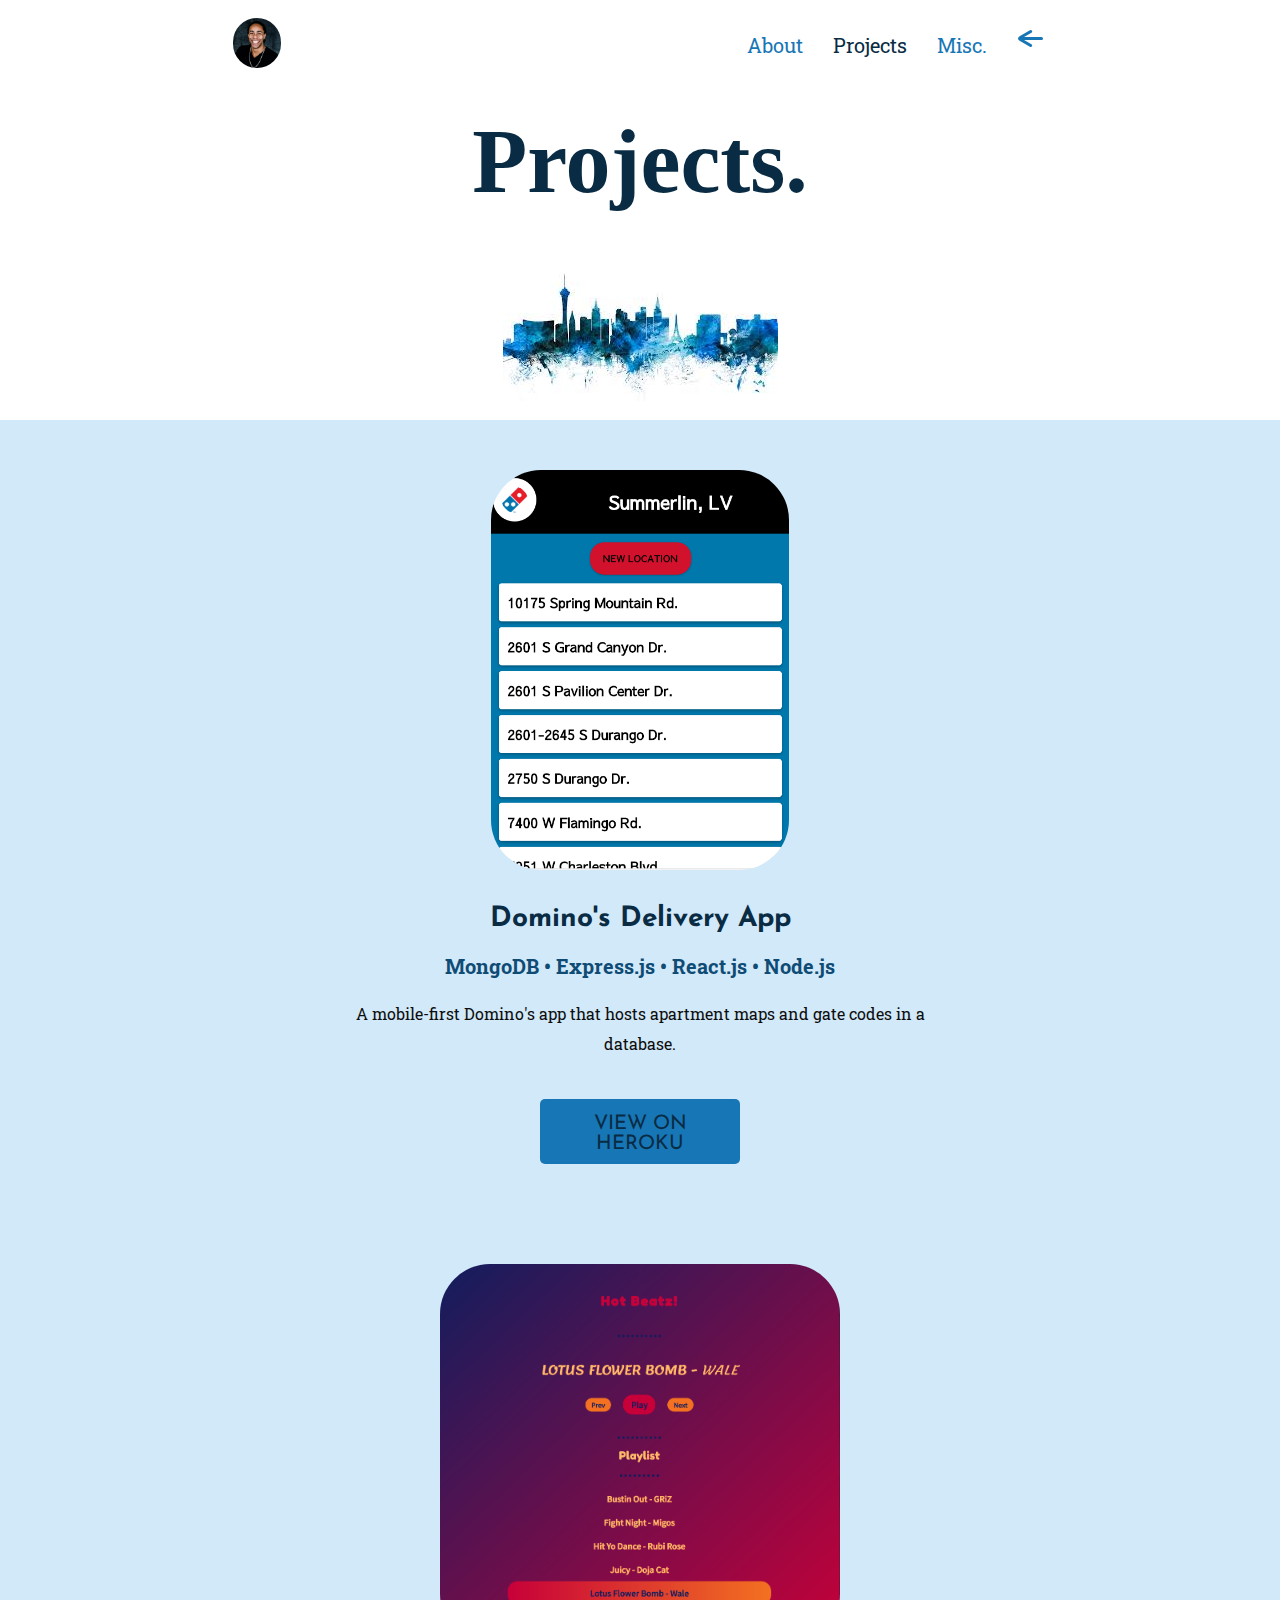
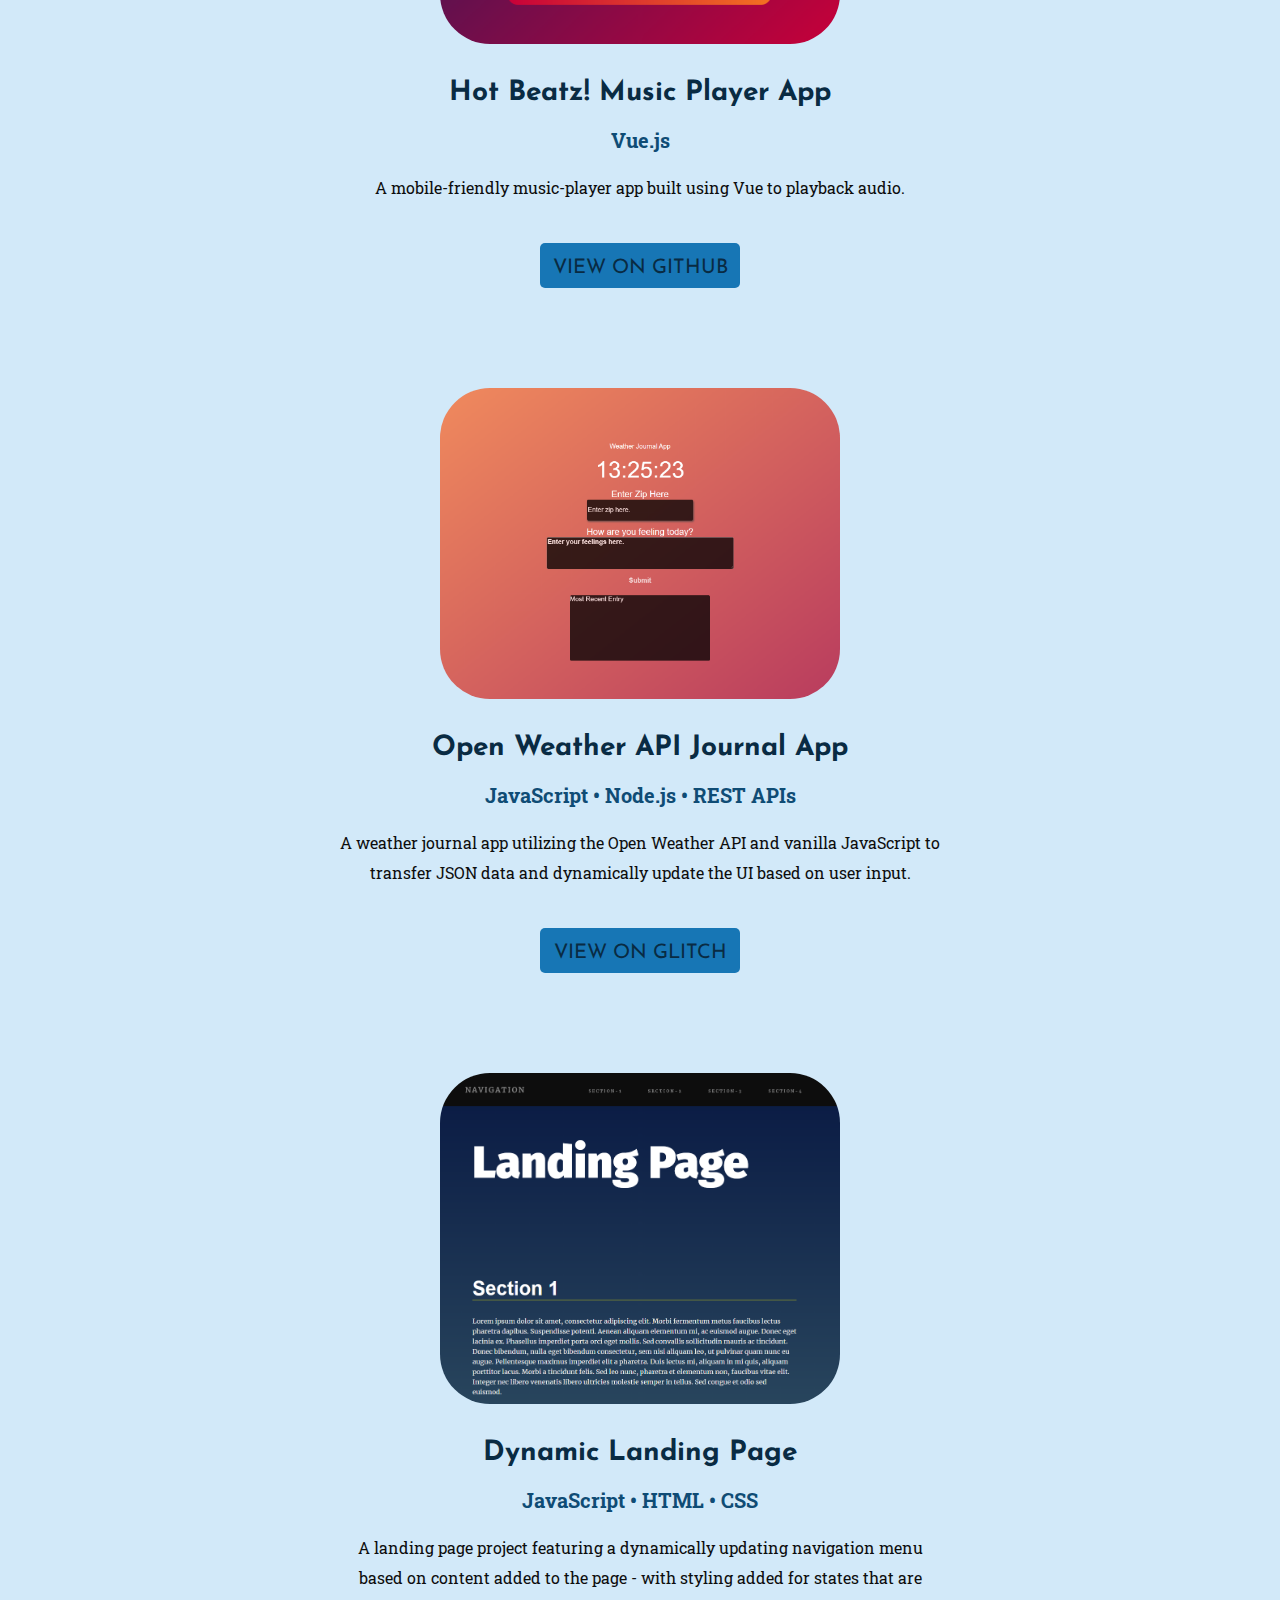
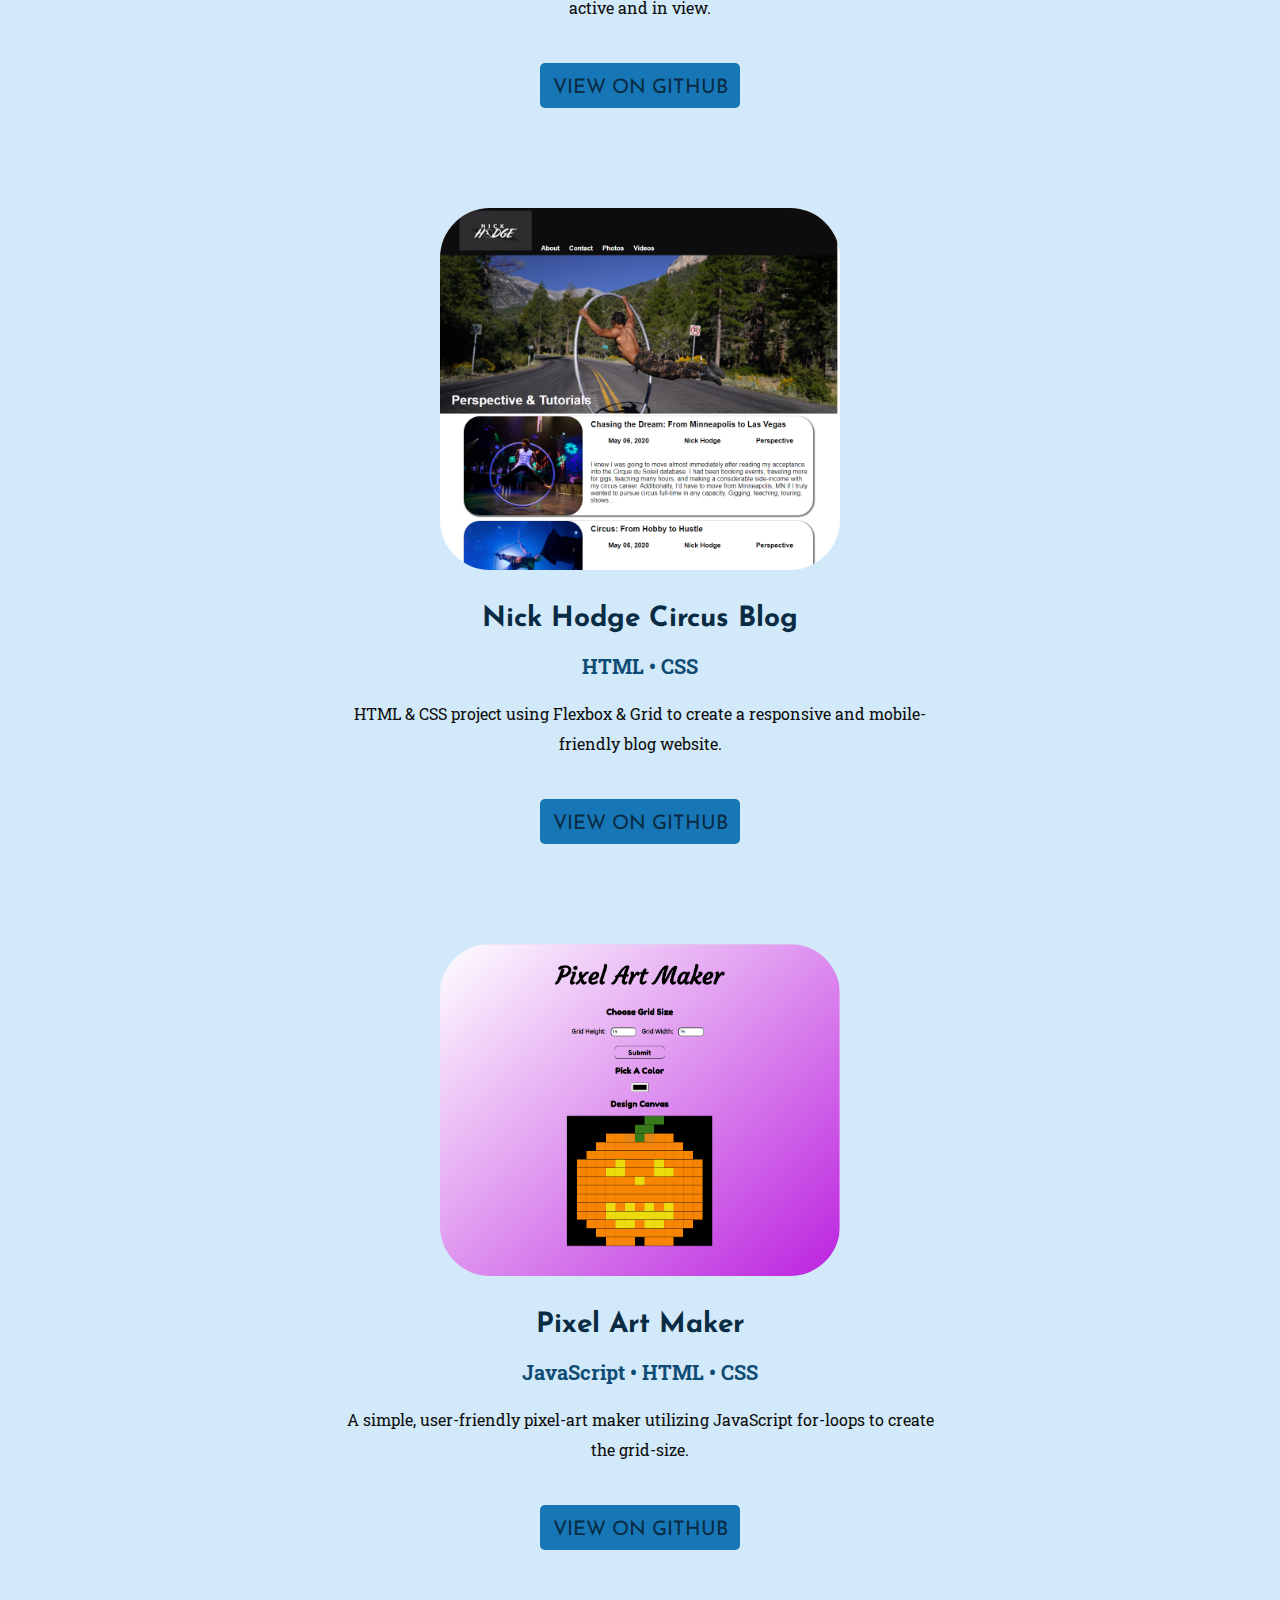
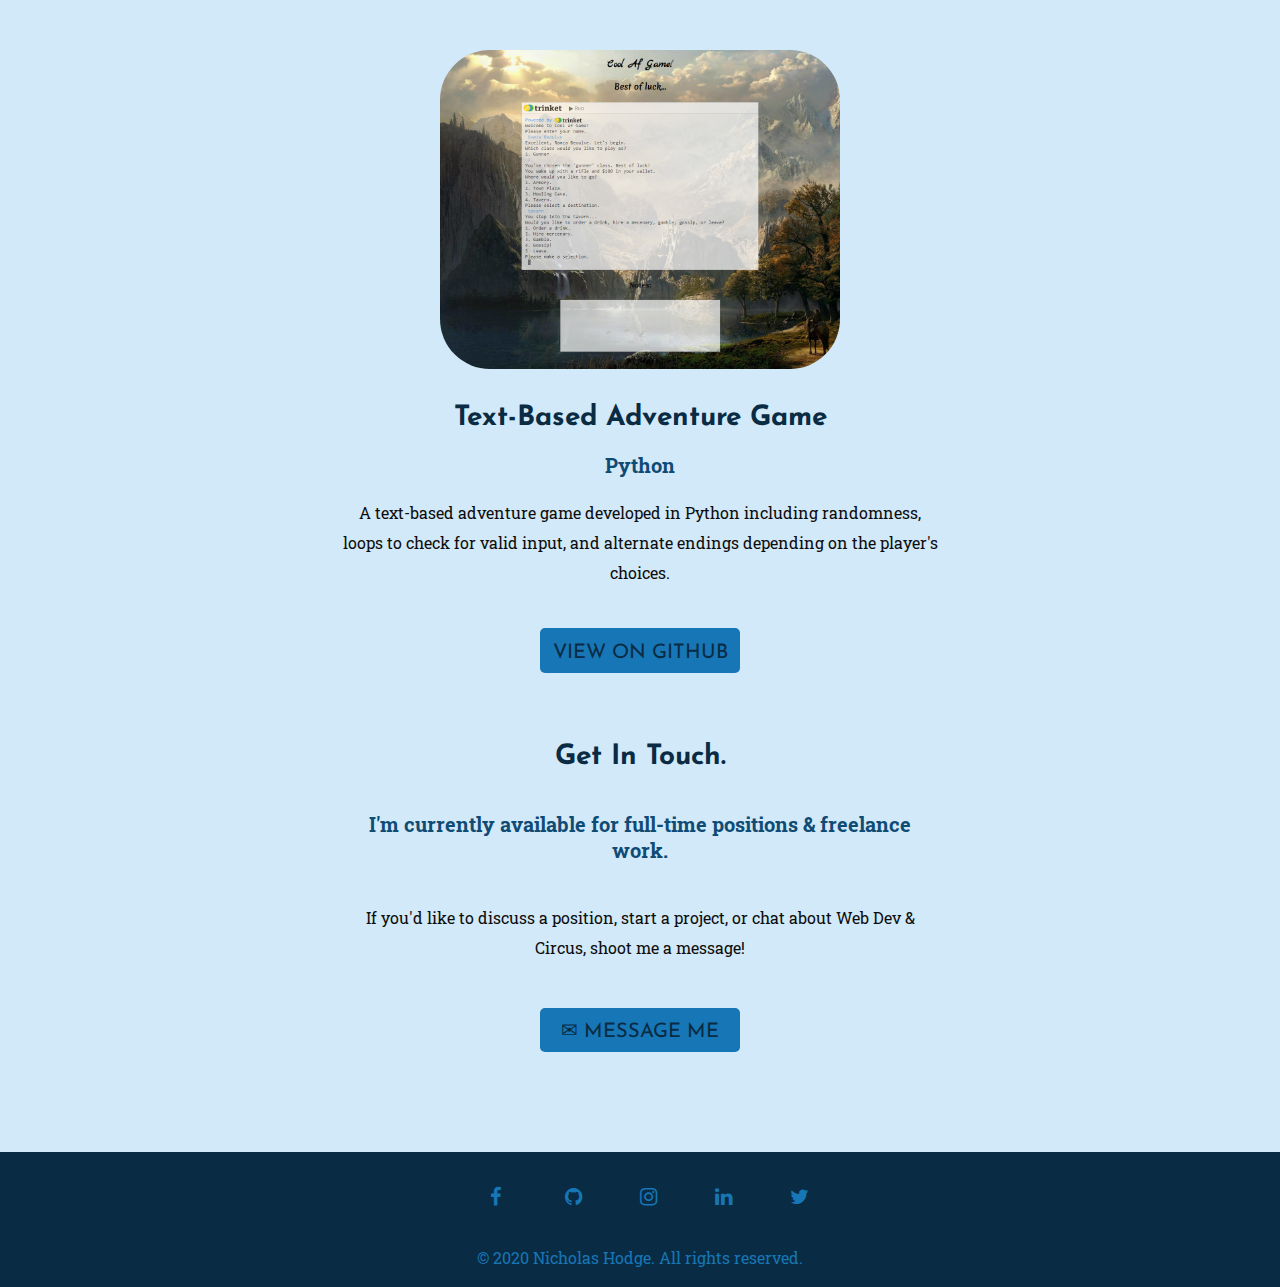
==== commit df14925c: "changed mobile-friendly to mobile-first." ====
--- a/projects.html
+++ b/projects.html
@@ -127,7 +127,7 @@
           MongoDB • Express.js • React.js • Node.js
         </h3>
         <p class="allProjects_p">
-          A mobile-friendly Domino's app that hosts apartment maps and gate codes in a database.
+          A mobile-first Domino's app that hosts apartment maps and gate codes in a database.
         </p>
       </div>
       <!-- View Button. -->
